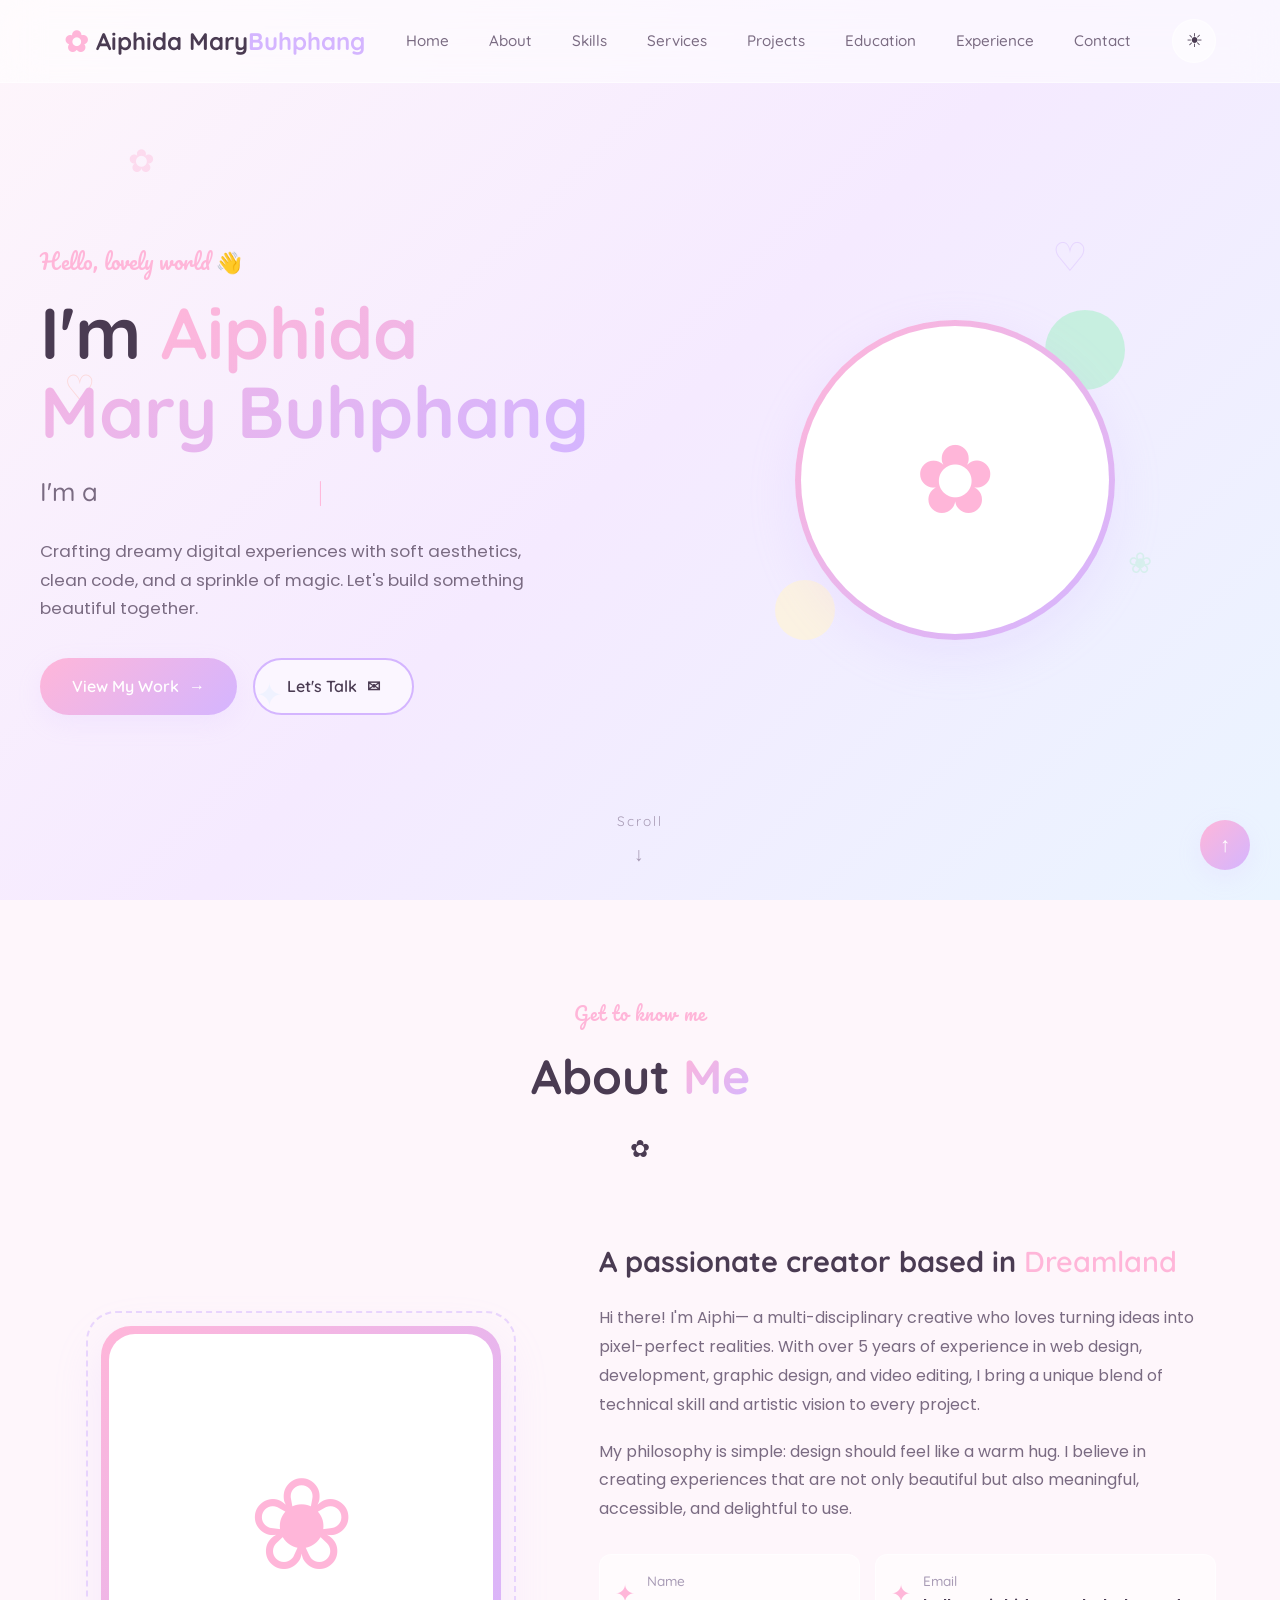
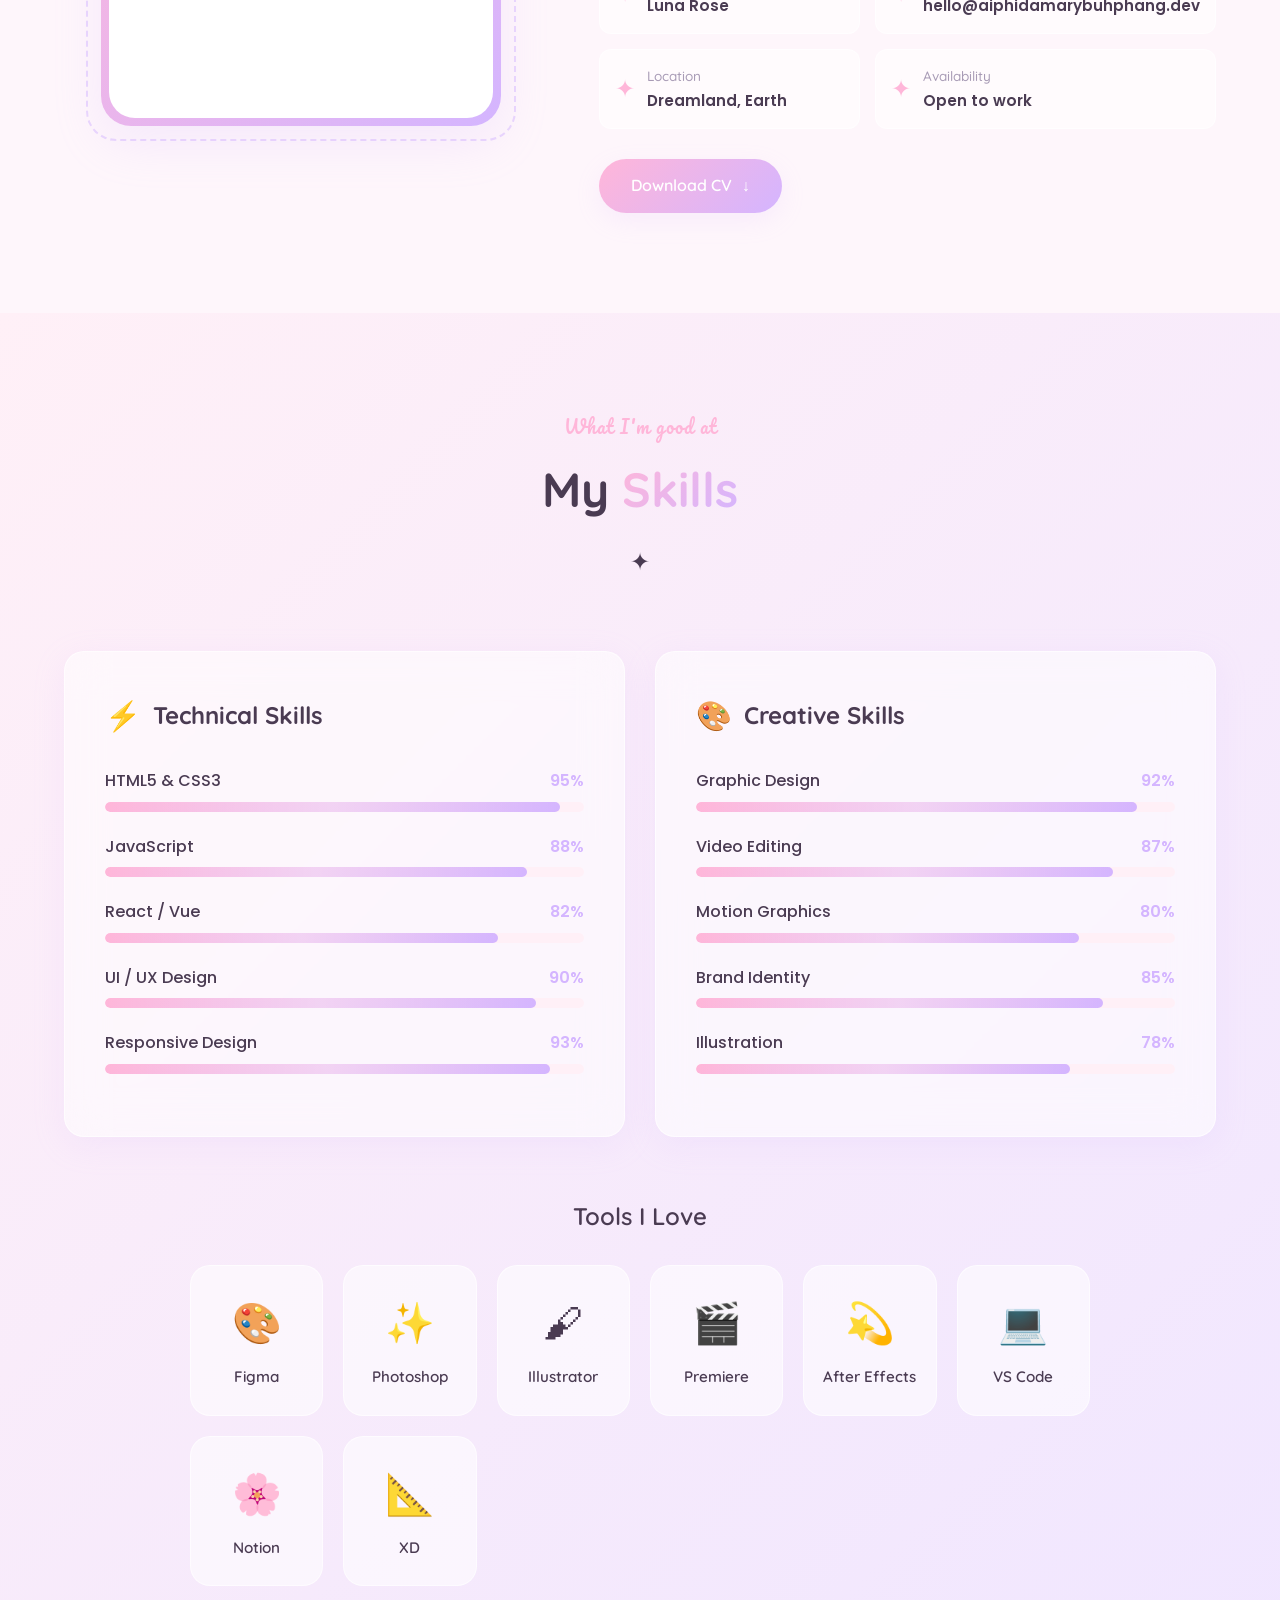
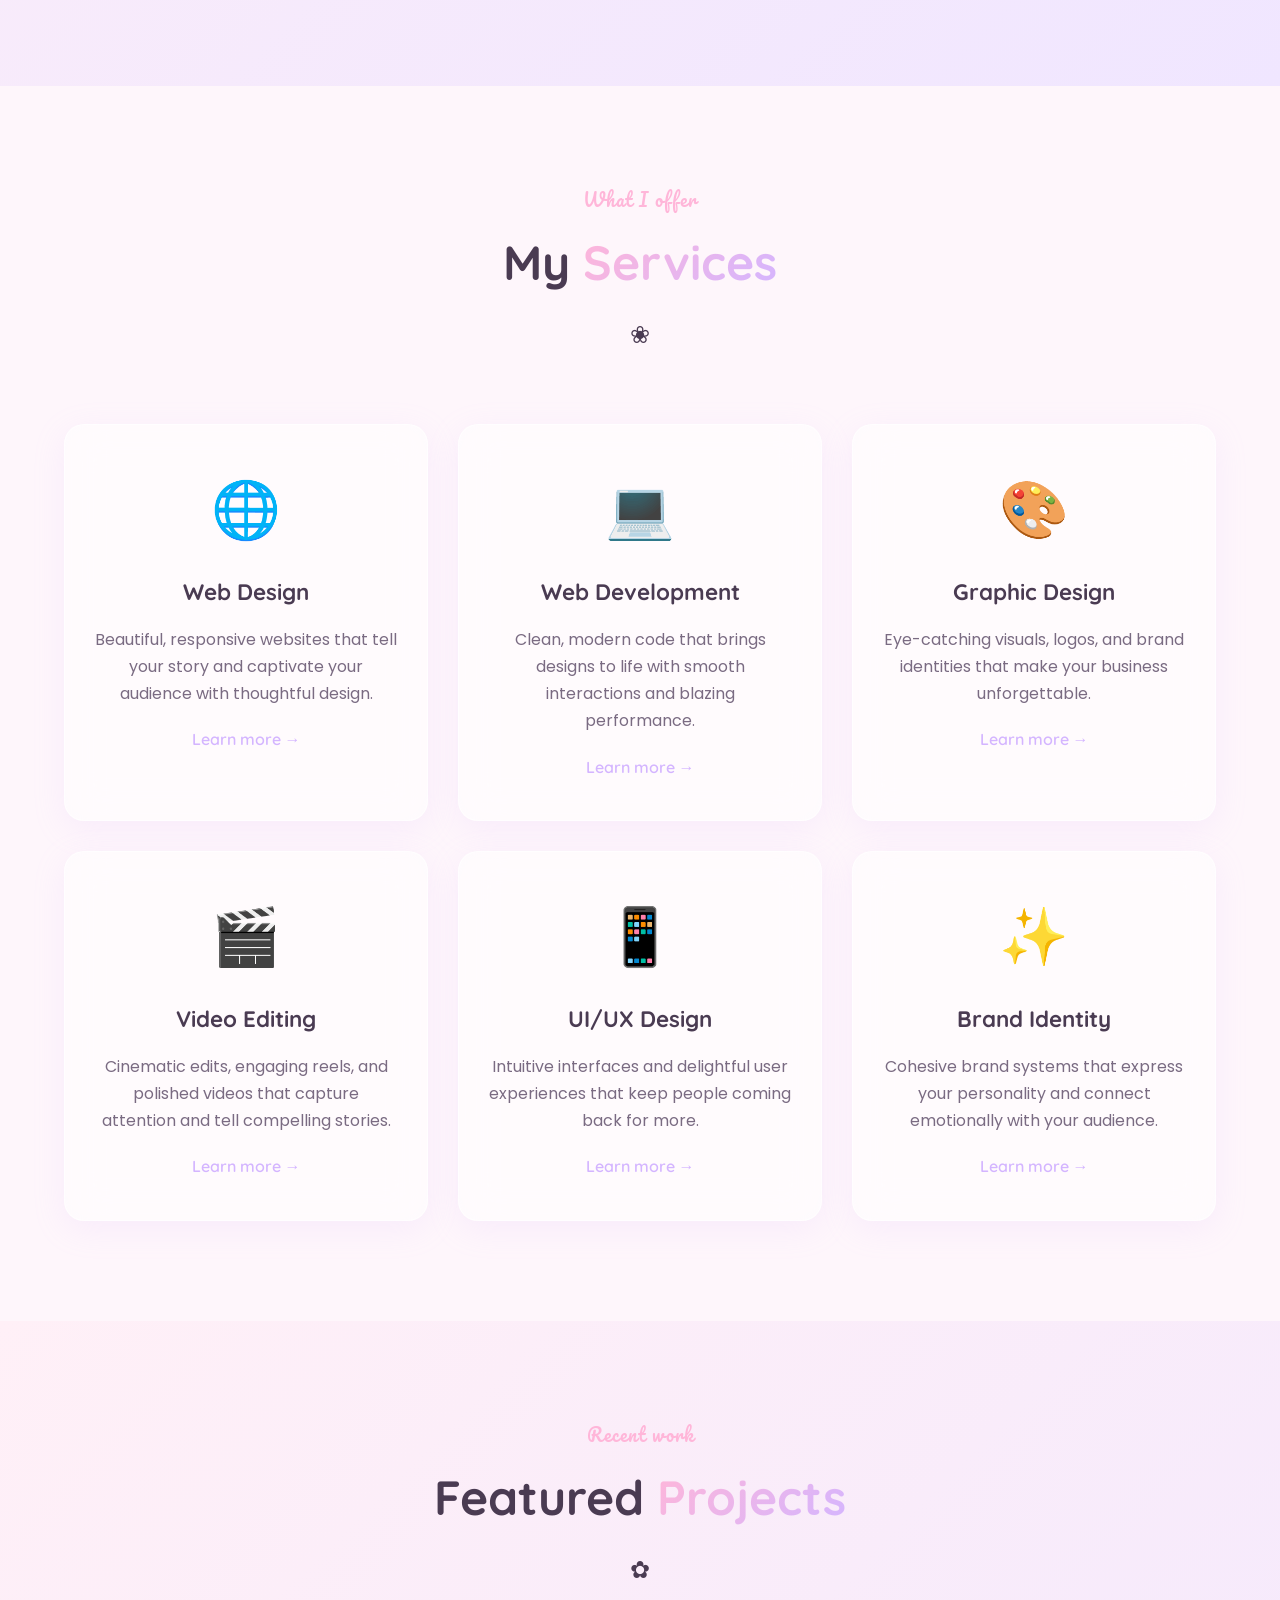
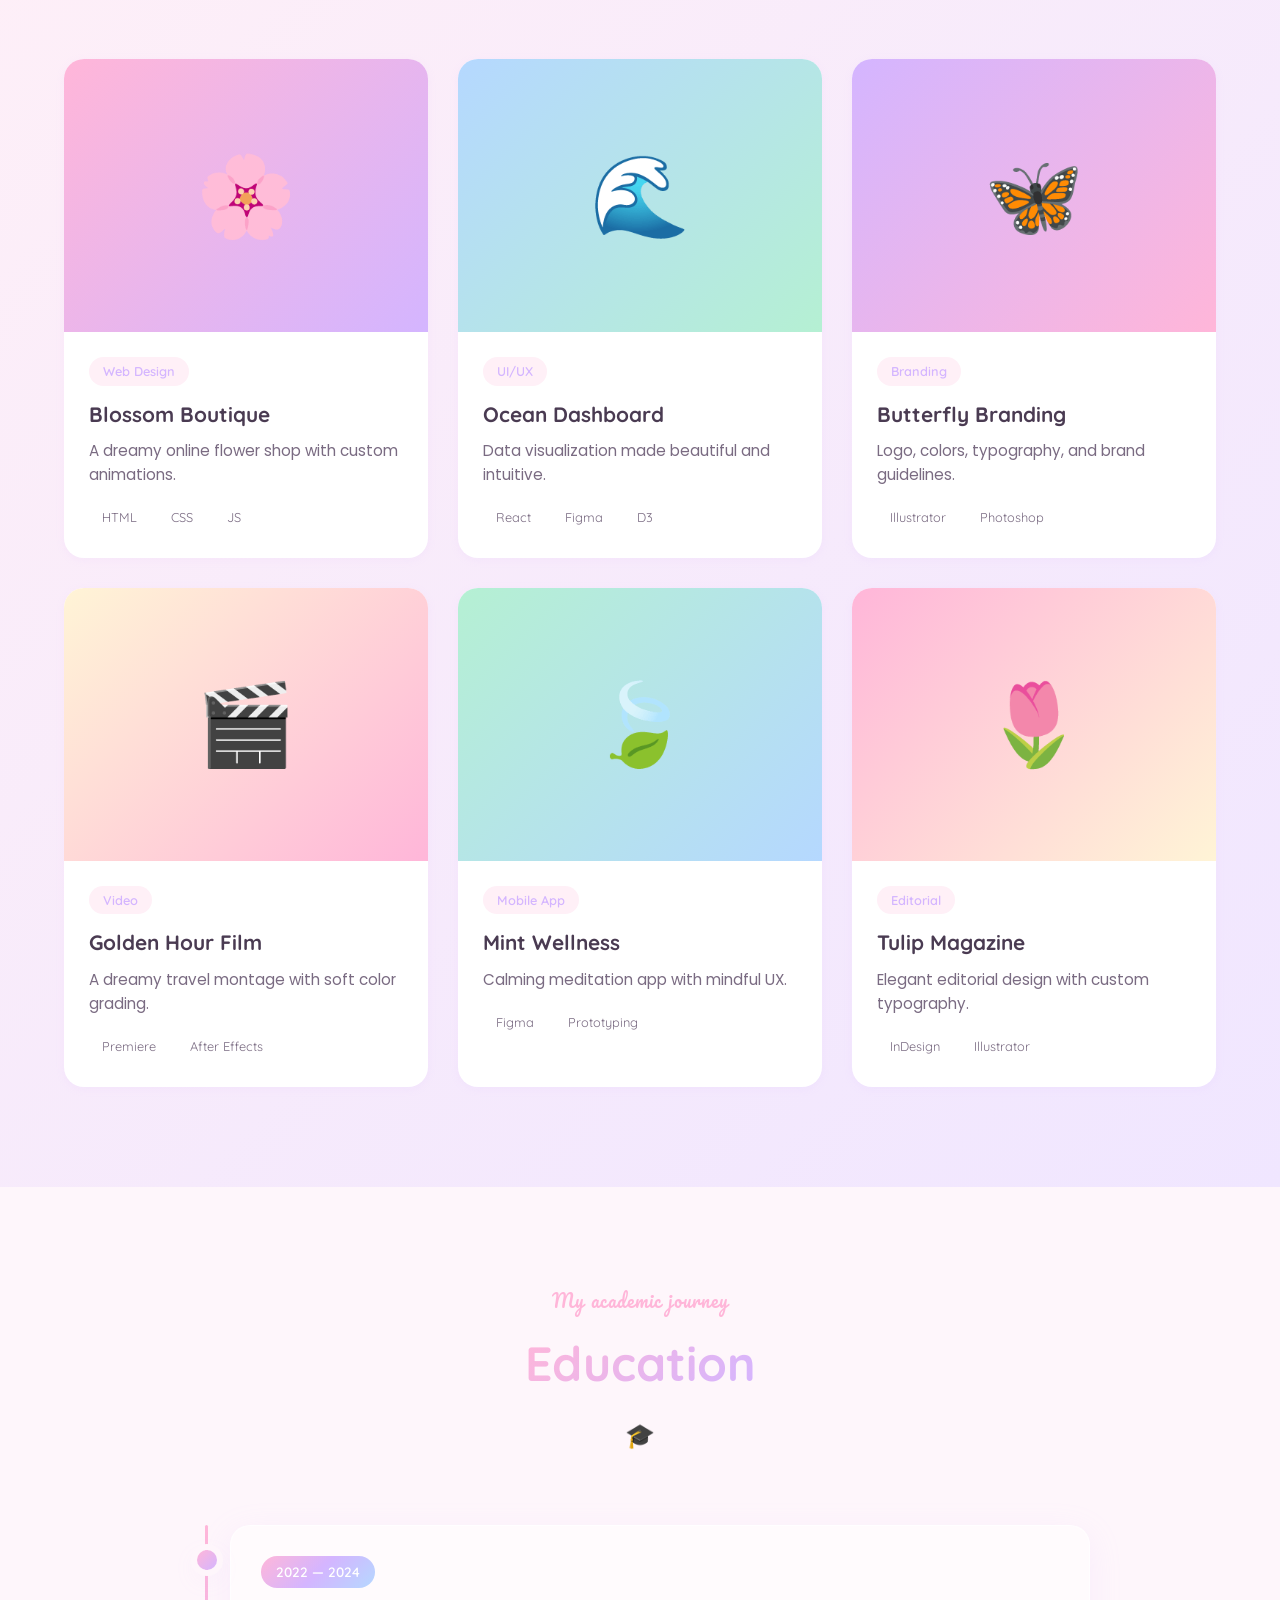
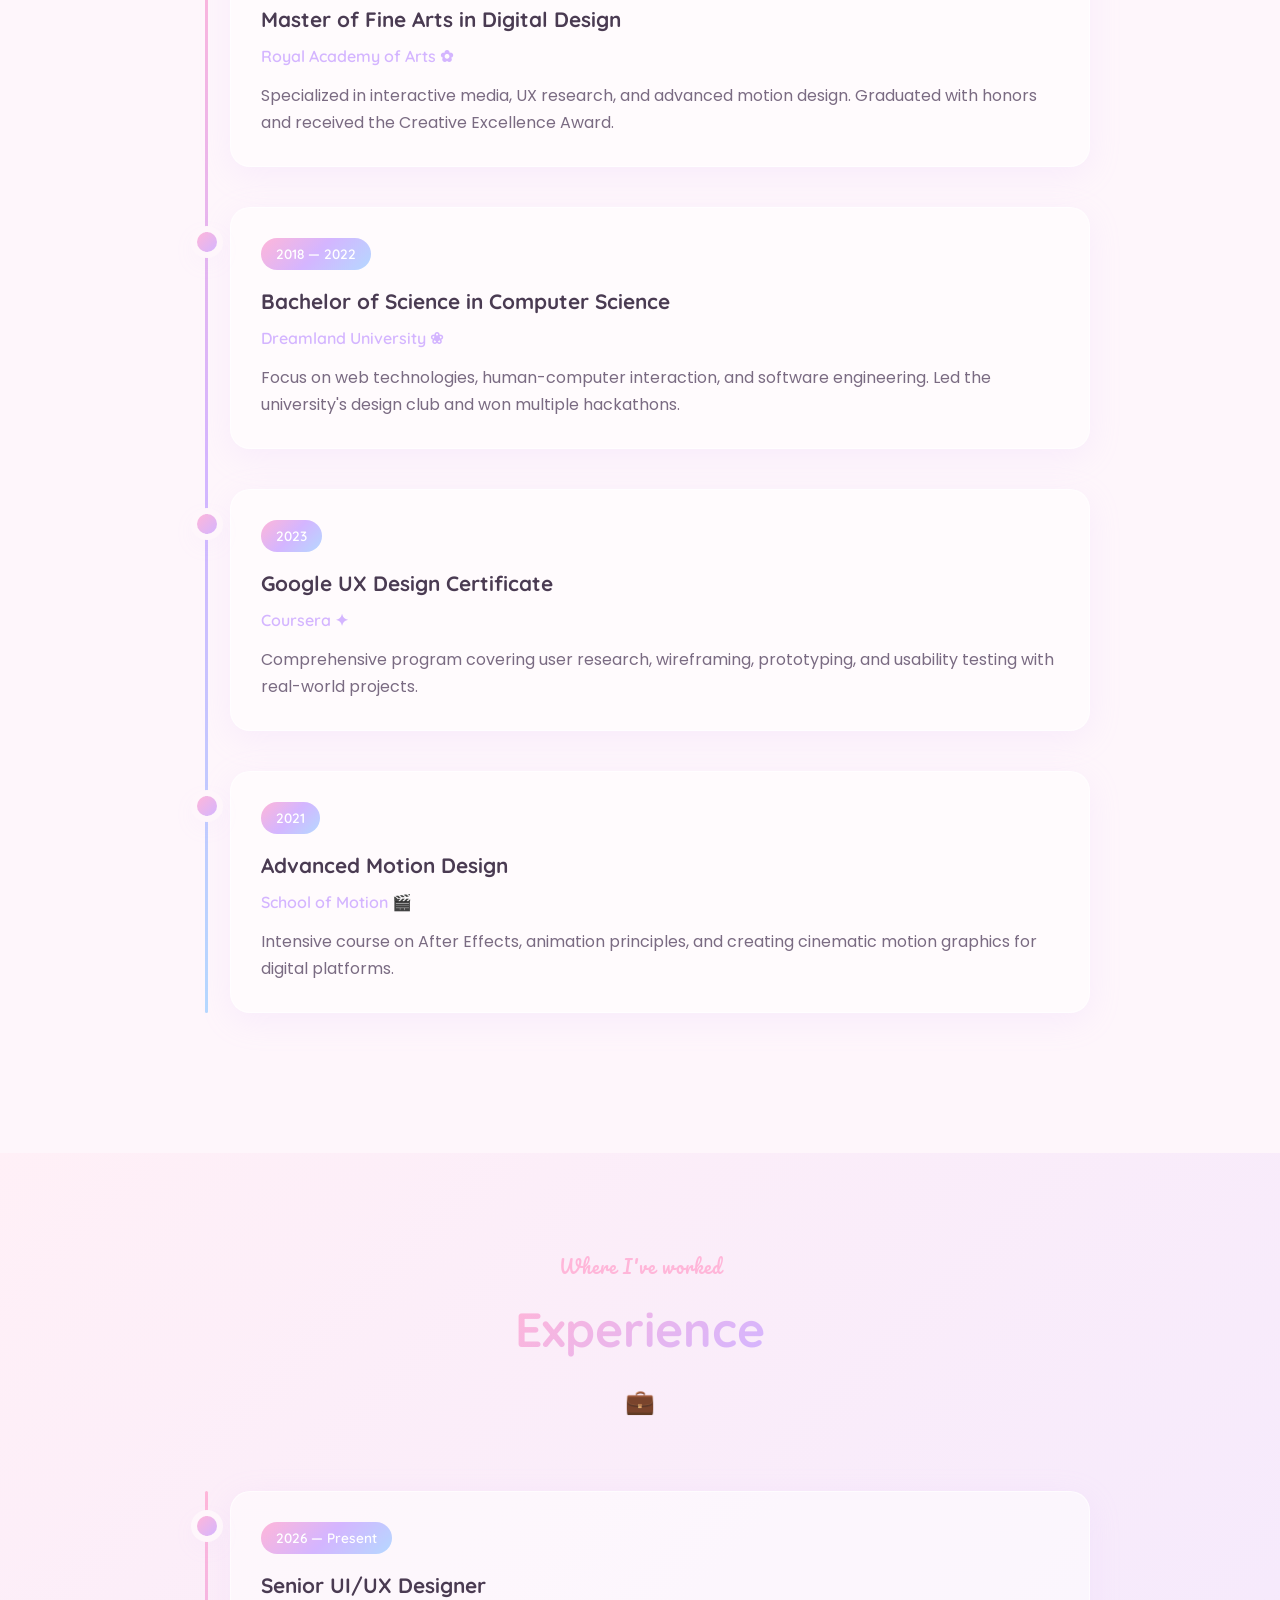
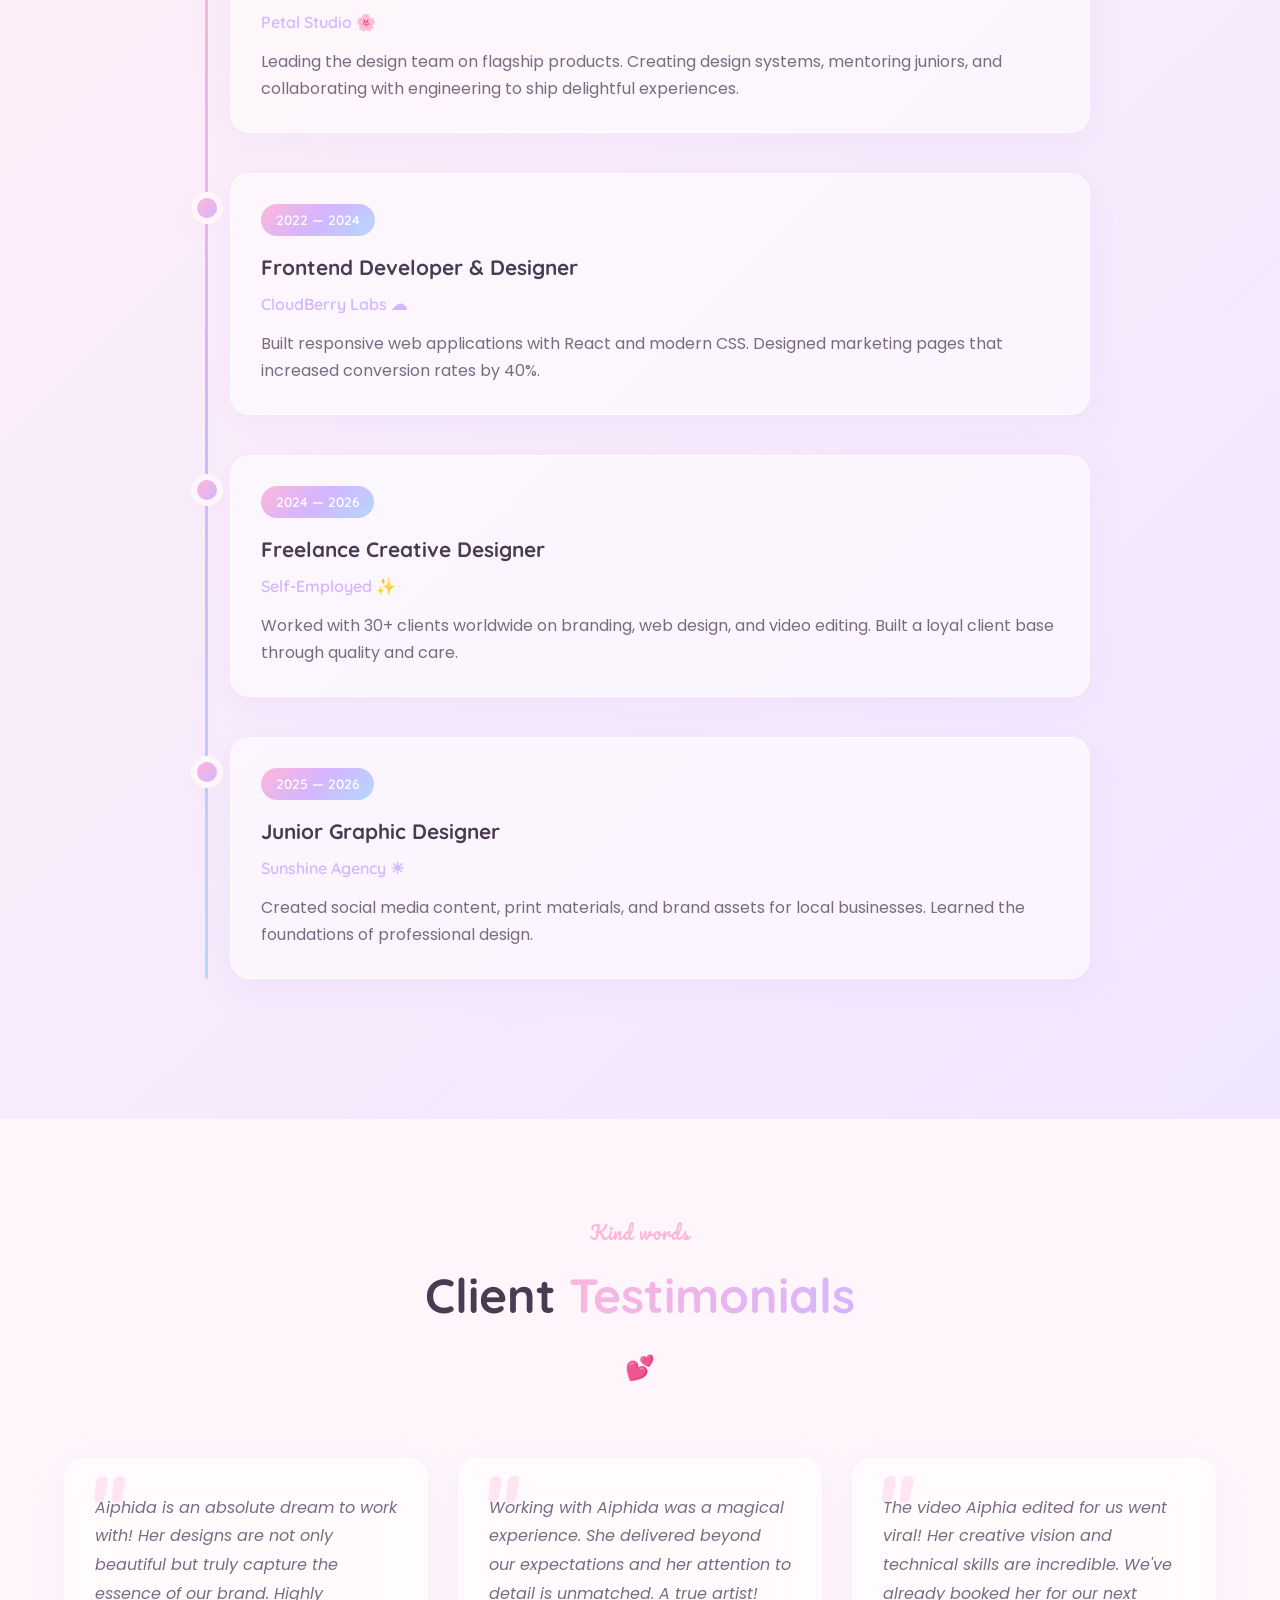
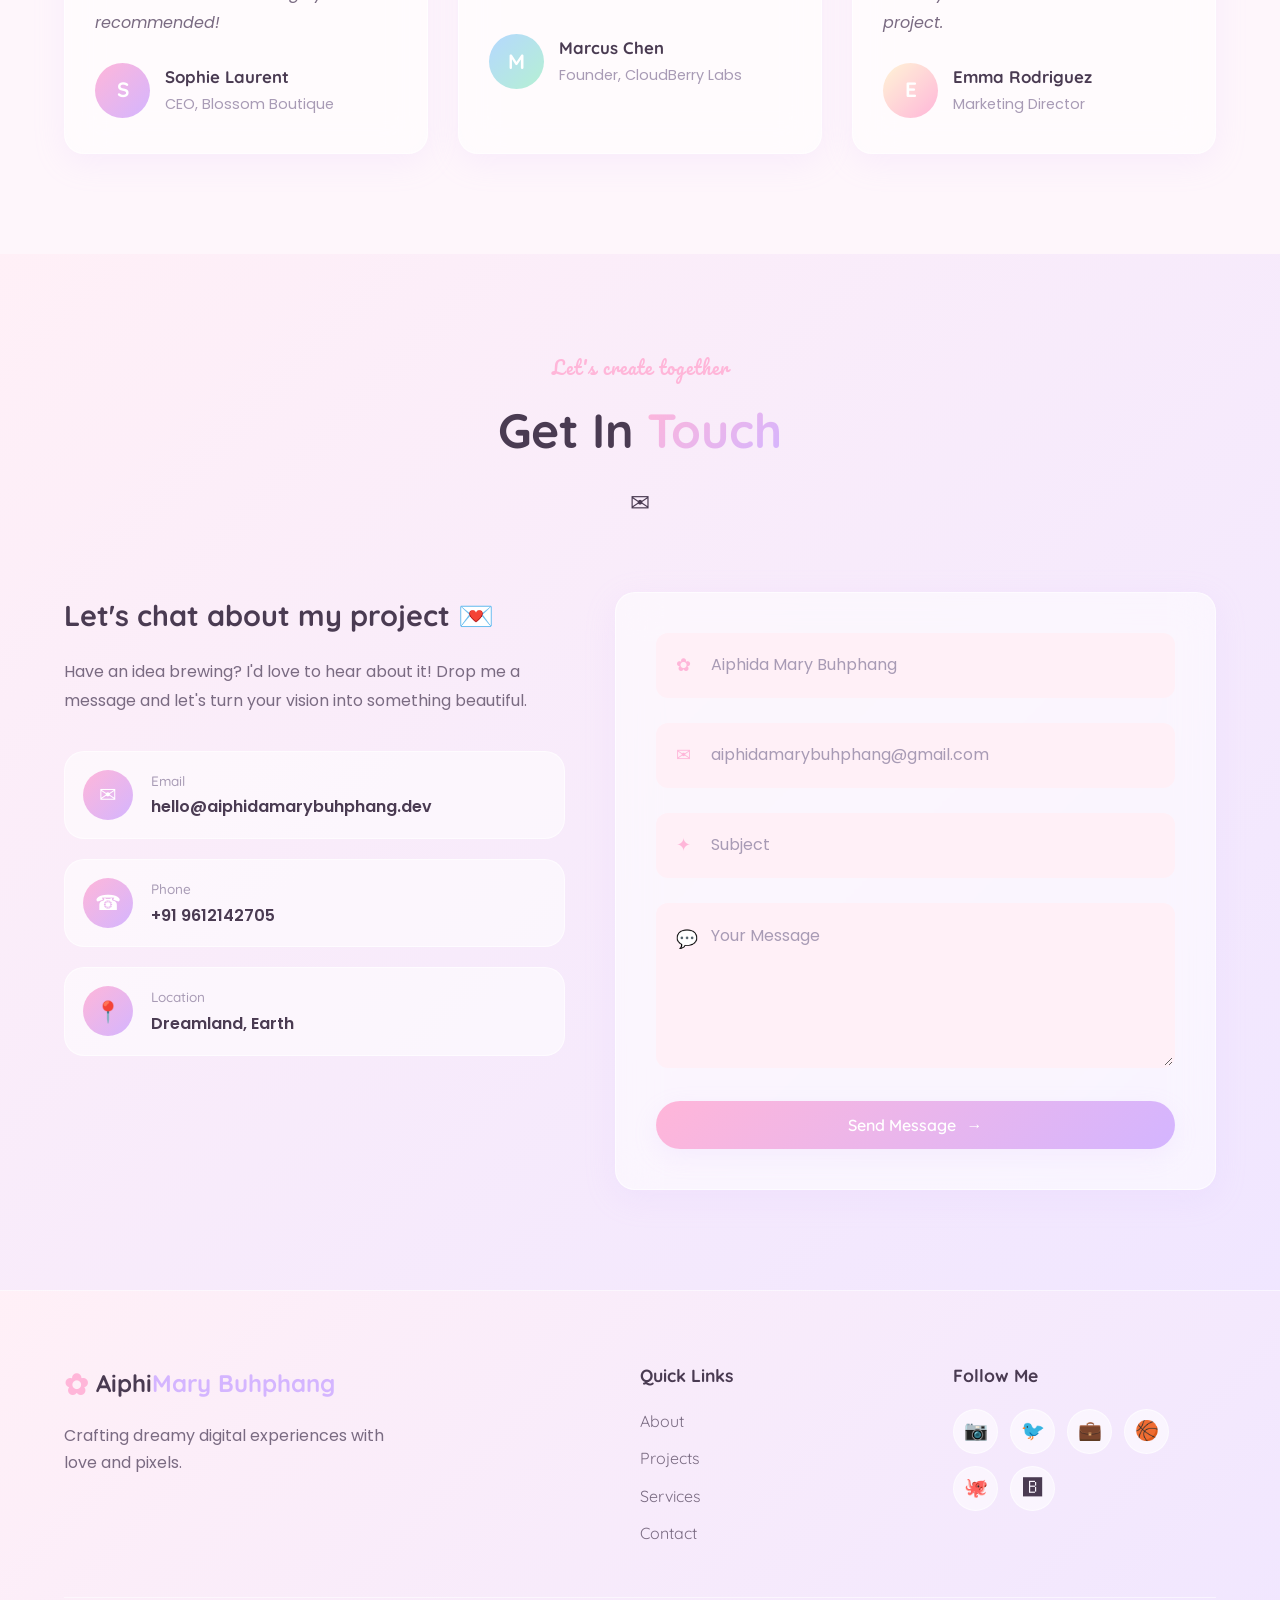
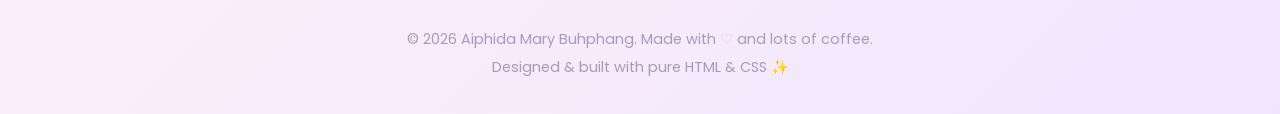
==== index.html @ 4e8213c8 "Rename Portfolio.html to index.html" ====
<!DOCTYPE html>
<html lang="en">
<head>
  <meta charset="UTF-8" />
  <meta name="viewport" content="width=device-width, initial-scale=1.0" />
  <meta name="description" content="A modern, aesthetic personal portfolio website" />
  <title>Aiphi ✿ Creative Portfolio</title>
  <link rel="stylesheet" href="style.css" />
  <!-- Google Fonts -->
  <link rel="preconnect" href="https://fonts.googleapis.com" />
  <link rel="preconnect" href="https://fonts.gstatic.com" crossorigin />
  <link href="https://fonts.googleapis.com/css2?family=Poppins:wght@300;400;500;600;700&family=Quicksand:wght@400;500;600;700&family=Pacifico&display=swap" rel="stylesheet" />
  <link rel="stylesheet" href="Portforlio.css">
</head>
<body id="top">

  <!-- ============================================= -->
  <!-- DARK MODE TOGGLE (Pure CSS, using :has)       -->
  <!-- ============================================= -->
  <input type="checkbox" id="dark-mode-toggle" class="dark-mode-toggle" aria-label="Toggle dark mode" />

  <!-- ============================================= -->
  <!-- MOBILE MENU TOGGLE (Pure CSS checkbox hack)   -->
  <!-- ============================================= -->
  <input type="checkbox" id="menu-toggle" class="menu-toggle" aria-label="Toggle navigation menu" />

  <!-- ============================================= -->
  <!-- NAVIGATION BAR                                -->
  <!-- ============================================= -->
  <nav class="navbar" id="navbar">
    <div class="nav-container">
      <!-- Logo -->
      <a href="#top" class="logo">
        <span class="logo-icon">✿</span>
        <span class="logo-text">Aiphida Mary<span class="logo-accent">Buhphang</span></span>
      </a>

      <!-- Navigation Links -->
      <ul class="nav-links">
        <li><a href="#home" class="nav-link">Home</a></li>
        <li><a href="#about" class="nav-link">About</a></li>
        <li><a href="#skills" class="nav-link">Skills</a></li>
        <li><a href="#services" class="nav-link">Services</a></li>
        <li><a href="#projects" class="nav-link">Projects</a></li>
        <li><a href="#education" class="nav-link">Education</a></li>
        <li><a href="#experience" class="nav-link">Experience</a></li>
        <li><a href="#contact" class="nav-link">Contact</a></li>
      </ul>

      <!-- Right side controls -->
      <div class="nav-controls">
        <!-- Dark mode toggle label -->
        <label for="dark-mode-toggle" class="theme-toggle" aria-label="Toggle theme">
          <span class="theme-icon sun">☀</span>
          <span class="theme-icon moon">☾</span>
        </label>

        <!-- Hamburger menu (mobile) -->
        <label for="menu-toggle" class="hamburger" aria-label="Open menu">
          <span class="hamburger-line"></span>
          <span class="hamburger-line"></span>
          <span class="hamburger-line"></span>
        </label>
      </div>
    </div>
  </nav>

  <!-- ============================================= -->
  <!-- HERO SECTION                                  -->
  <!-- ============================================= -->
  <section class="hero" id="home">
    <!-- Decorative floating shapes -->
    <div class="floating-shapes">
      <span class="shape shape-1">✿</span>
      <span class="shape shape-2">♡</span>
      <span class="shape shape-3">✦</span>
      <span class="shape shape-4">❀</span>
      <span class="shape shape-5">✧</span>
      <span class="shape shape-6">♡</span>
    </div>

    <div class="hero-container">
      <div class="hero-content fade-in-up">
        <p class="hero-greeting">Hello, lovely world <span class="wave">👋</span></p>
        <h1 class="hero-name">I'm <span class="gradient-text"> Aiphida Mary Buhphang</span></h1>

        <!-- Typing animation -->
        <div class="typing-wrapper">
          <span class="typing-prefix">I'm a</span>
          <span class="typing-text">
            <span class="typing-word">Web Designer</span>
            <span class="typing-word">Developer</span>
            <span class="typing-word">UI/UX Designer</span>
            <span class="typing-word">Video Editor</span>
          </span>
          <span class="typing-cursor">|</span>
        </div>

        <p class="hero-description">
          Crafting dreamy digital experiences with soft aesthetics, clean code,
          and a sprinkle of magic. Let's build something beautiful together.
        </p>

        <!-- CTA Buttons -->
        <div class="hero-buttons">
          <a href="#projects" class="btn btn-primary">
            <span>View My Work</span>
            <span class="btn-icon">→</span>
          </a>
          <a href="#contact" class="btn btn-secondary">
            <span>Let's Talk</span>
            <span class="btn-icon">✉</span>
          </a>
        </div>
      </div>

      <!-- Profile picture placeholder -->
      <div class="hero-image fade-in-right">
        <div class="profile-frame">
          <div class="profile-picture">
            <div class="profile-placeholder">
              <span>✿</span>
            </div>
          </div>
          <div class="profile-decoration deco-1"></div>
          <div class="profile-decoration deco-2"></div>
        </div>
      </div>
    </div>

    <!-- Scroll indicator -->
    <div class="scroll-indicator">
      <span>Scroll</span>
      <div class="scroll-arrow">↓</div>
    </div>
  </section>

  <!-- ============================================= -->
  <!-- ABOUT ME SECTION                              -->
  <!-- ============================================= -->
  <section class="about section" id="about">
    <div class="container">
      <div class="section-header fade-in-up">
        <span class="section-subtitle">Get to know me</span>
        <h2 class="section-title">About <span class="gradient-text">Me</span></h2>
        <div class="title-decoration">✿</div>
      </div>

      <div class="about-grid">
        <div class="about-image fade-in-left">
          <div class="about-img-wrapper">
            <div class="about-placeholder">
              <span>❀</span>
            </div>
          </div>
        </div>

        <div class="about-content fade-in-right">
          <h3 class="about-heading">A passionate creator based in <span class="highlight">Dreamland</span></h3>
          <p class="about-text">
            Hi there! I'm Aiphi— a multi-disciplinary creative who loves turning ideas
            into pixel-perfect realities. With over 5 years of experience in web design,
            development, graphic design, and video editing, I bring a unique blend of
            technical skill and artistic vision to every project.
          </p>
          <p class="about-text">
            My philosophy is simple: design should feel like a warm hug. I believe in
            creating experiences that are not only beautiful but also meaningful,
            accessible, and delightful to use.
          </p>

          <!-- Info cards -->
          <div class="about-info">
            <div class="info-card">
              <span class="info-icon">✦</span>
              <div>
                <h4>Name</h4>
                <p>Luna Rose</p>
              </div>
            </div>
            <div class="info-card">
              <span class="info-icon">✦</span>
              <div>
                <h4>Email</h4>
                <p>hello@aiphidamarybuhphang.dev</p>
              </div>
            </div>
            <div class="info-card">
              <span class="info-icon">✦</span>
              <div>
                <h4>Location</h4>
                <p>Dreamland, Earth</p>
              </div>
            </div>
            <div class="info-card">
              <span class="info-icon">✦</span>
              <div>
                <h4>Availability</h4>
                <p>Open to work</p>
              </div>
            </div>
          </div>

          <a href="#contact" class="btn btn-primary">
            <span>Download CV</span>
            <span class="btn-icon">↓</span>
          </a>
        </div>
      </div>
    </div>
  </section>

  <!-- ============================================= -->
  <!-- SKILLS SECTION                                -->
  <!-- ============================================= -->
  <section class="skills section section-alt" id="skills">
    <div class="container">
      <div class="section-header fade-in-up">
        <span class="section-subtitle">What I'm good at</span>
        <h2 class="section-title">My <span class="gradient-text">Skills</span></h2>
        <div class="title-decoration">✦</div>
      </div>

      <div class="skills-grid">
        <!-- Technical Skills -->
        <div class="skills-card glass-card fade-in-left">
          <h3 class="skills-card-title">
            <span class="card-icon">⚡</span>
            Technical Skills
          </h3>

          <div class="skill">
            <div class="skill-header">
              <span class="skill-name">HTML5 & CSS3</span>
              <span class="skill-percent">95%</span>
            </div>
            <div class="skill-bar"><div class="skill-fill" style="--fill: 95%"></div></div>
          </div>

          <div class="skill">
            <div class="skill-header">
              <span class="skill-name">JavaScript</span>
              <span class="skill-percent">88%</span>
            </div>
            <div class="skill-bar"><div class="skill-fill" style="--fill: 88%"></div></div>
          </div>

          <div class="skill">
            <div class="skill-header">
              <span class="skill-name">React / Vue</span>
              <span class="skill-percent">82%</span>
            </div>
            <div class="skill-bar"><div class="skill-fill" style="--fill: 82%"></div></div>
          </div>

          <div class="skill">
            <div class="skill-header">
              <span class="skill-name">UI / UX Design</span>
              <span class="skill-percent">90%</span>
            </div>
            <div class="skill-bar"><div class="skill-fill" style="--fill: 90%"></div></div>
          </div>

          <div class="skill">
            <div class="skill-header">
              <span class="skill-name">Responsive Design</span>
              <span class="skill-percent">93%</span>
            </div>
            <div class="skill-bar"><div class="skill-fill" style="--fill: 93%"></div></div>
          </div>
        </div>

        <!-- Creative Skills -->
        <div class="skills-card glass-card fade-in-right">
          <h3 class="skills-card-title">
            <span class="card-icon">🎨</span>
            Creative Skills
          </h3>

          <div class="skill">
            <div class="skill-header">
              <span class="skill-name">Graphic Design</span>
              <span class="skill-percent">92%</span>
            </div>
            <div class="skill-bar"><div class="skill-fill" style="--fill: 92%"></div></div>
          </div>

          <div class="skill">
            <div class="skill-header">
              <span class="skill-name">Video Editing</span>
              <span class="skill-percent">87%</span>
            </div>
            <div class="skill-bar"><div class="skill-fill" style="--fill: 87%"></div></div>
          </div>

          <div class="skill">
            <div class="skill-header">
              <span class="skill-name">Motion Graphics</span>
              <span class="skill-percent">80%</span>
            </div>
            <div class="skill-bar"><div class="skill-fill" style="--fill: 80%"></div></div>
          </div>

          <div class="skill">
            <div class="skill-header">
              <span class="skill-name">Brand Identity</span>
              <span class="skill-percent">85%</span>
            </div>
            <div class="skill-bar"><div class="skill-fill" style="--fill: 85%"></div></div>
          </div>

          <div class="skill">
            <div class="skill-header">
              <span class="skill-name">Illustration</span>
              <span class="skill-percent">78%</span>
            </div>
            <div class="skill-bar"><div class="skill-fill" style="--fill: 78%"></div></div>
          </div>
        </div>
      </div>

      <!-- Tools icons -->
      <div class="tools-section fade-in-up">
        <h3 class="tools-title">Tools I Love</h3>
        <div class="tools-grid">
          <div class="tool-item"><span>🎨</span><p>Figma</p></div>
          <div class="tool-item"><span>✨</span><p>Photoshop</p></div>
          <div class="tool-item"><span>🖌</span><p>Illustrator</p></div>
          <div class="tool-item"><span>🎬</span><p>Premiere</p></div>
          <div class="tool-item"><span>💫</span><p>After Effects</p></div>
          <div class="tool-item"><span>💻</span><p>VS Code</p></div>
          <div class="tool-item"><span>🌸</span><p>Notion</p></div>
          <div class="tool-item"><span>📐</span><p>XD</p></div>
        </div>
      </div>
    </div>
  </section>

  <!-- ============================================= -->
  <!-- SERVICES SECTION                              -->
  <!-- ============================================= -->
  <section class="services section" id="services">
    <div class="container">
      <div class="section-header fade-in-up">
        <span class="section-subtitle">What I offer</span>
        <h2 class="section-title">My <span class="gradient-text">Services</span></h2>
        <div class="title-decoration">❀</div>
      </div>

      <div class="services-grid">
        <div class="service-card glass-card fade-in-up">
          <div class="service-icon">🌐</div>
          <h3 class="service-title">Web Design</h3>
          <p class="service-desc">
            Beautiful, responsive websites that tell your story and captivate your audience with thoughtful design.
          </p>
          <a href="#contact" class="service-link">Learn more →</a>
        </div>

        <div class="service-card glass-card fade-in-up">
          <div class="service-icon">💻</div>
          <h3 class="service-title">Web Development</h3>
          <p class="service-desc">
            Clean, modern code that brings designs to life with smooth interactions and blazing performance.
          </p>
          <a href="#contact" class="service-link">Learn more →</a>
        </div>

        <div class="service-card glass-card fade-in-up">
          <div class="service-icon">🎨</div>
          <h3 class="service-title">Graphic Design</h3>
          <p class="service-desc">
            Eye-catching visuals, logos, and brand identities that make your business unforgettable.
          </p>
          <a href="#contact" class="service-link">Learn more →</a>
        </div>

        <div class="service-card glass-card fade-in-up">
          <div class="service-icon">🎬</div>
          <h3 class="service-title">Video Editing</h3>
          <p class="service-desc">
            Cinematic edits, engaging reels, and polished videos that capture attention and tell compelling stories.
          </p>
          <a href="#contact" class="service-link">Learn more →</a>
        </div>

        <div class="service-card glass-card fade-in-up">
          <div class="service-icon">📱</div>
          <h3 class="service-title">UI/UX Design</h3>
          <p class="service-desc">
            Intuitive interfaces and delightful user experiences that keep people coming back for more.
          </p>
          <a href="#contact" class="service-link">Learn more →</a>
        </div>

        <div class="service-card glass-card fade-in-up">
          <div class="service-icon">✨</div>
          <h3 class="service-title">Brand Identity</h3>
          <p class="service-desc">
            Cohesive brand systems that express your personality and connect emotionally with your audience.
          </p>
          <a href="#contact" class="service-link">Learn more →</a>
        </div>
      </div>
    </div>
  </section>

  <!-- ============================================= -->
  <!-- PROJECTS SECTION                              -->
  <!-- ============================================= -->
  <section class="projects section section-alt" id="projects">
    <div class="container">
      <div class="section-header fade-in-up">
        <span class="section-subtitle">Recent work</span>
        <h2 class="section-title">Featured <span class="gradient-text">Projects</span></h2>
        <div class="title-decoration">✿</div>
      </div>

      <div class="projects-grid">
        <!-- Project 1 -->
        <article class="project-card fade-in-up">
          <div class="project-image">
            <div class="project-placeholder" style="--bg: linear-gradient(135deg, #ffb6d9, #d4b5ff)">
              <span>🌸</span>
            </div>
            <div class="project-overlay">
              <div class="overlay-content">
                <h4>Blossom Boutique</h4>
                <p>E-commerce website with soft pastel aesthetics</p>
                <div class="overlay-buttons">
                  <a href="#" class="overlay-btn">View Live</a>
                  <a href="#" class="overlay-btn">Source</a>
                </div>
              </div>
            </div>
          </div>
          <div class="project-info">
            <span class="project-category">Web Design</span>
            <h3 class="project-title">Blossom Boutique</h3>
            <p class="project-desc">A dreamy online flower shop with custom animations.</p>
            <div class="project-tags">
              <span>HTML</span><span>CSS</span><span>JS</span>
            </div>
          </div>
        </article>

        <!-- Project 2 -->
        <article class="project-card fade-in-up">
          <div class="project-image">
            <div class="project-placeholder" style="--bg: linear-gradient(135deg, #b5d8ff, #b5f0d3)">
              <span>🌊</span>
            </div>
            <div class="project-overlay">
              <div class="overlay-content">
                <h4>Ocean Dashboard</h4>
                <p>Analytics dashboard with fluid interactions</p>
                <div class="overlay-buttons">
                  <a href="#" class="overlay-btn">View Live</a>
                  <a href="#" class="overlay-btn">Source</a>
                </div>
              </div>
            </div>
          </div>
          <div class="project-info">
            <span class="project-category">UI/UX</span>
            <h3 class="project-title">Ocean Dashboard</h3>
            <p class="project-desc">Data visualization made beautiful and intuitive.</p>
            <div class="project-tags">
              <span>React</span><span>Figma</span><span>D3</span>
            </div>
          </div>
        </article>

        <!-- Project 3 -->
        <article class="project-card fade-in-up">
          <div class="project-image">
            <div class="project-placeholder" style="--bg: linear-gradient(135deg, #d4b5ff, #ffb6d9)">
              <span>🦋</span>
            </div>
            <div class="project-overlay">
              <div class="overlay-content">
                <h4>Butterfly Branding</h4>
                <p>Complete brand identity for a beauty startup</p>
                <div class="overlay-buttons">
                  <a href="#" class="overlay-btn">View Case</a>
                  <a href="#" class="overlay-btn">Behance</a>
                </div>
              </div>
            </div>
          </div>
          <div class="project-info">
            <span class="project-category">Branding</span>
            <h3 class="project-title">Butterfly Branding</h3>
            <p class="project-desc">Logo, colors, typography, and brand guidelines.</p>
            <div class="project-tags">
              <span>Illustrator</span><span>Photoshop</span>
            </div>
          </div>
        </article>

        <!-- Project 4 -->
        <article class="project-card fade-in-up">
          <div class="project-image">
            <div class="project-placeholder" style="--bg: linear-gradient(135deg, #fff4d6, #ffb6d9)">
              <span>🎬</span>
            </div>
            <div class="project-overlay">
              <div class="overlay-content">
                <h4>Golden Hour Film</h4>
                <p>Cinematic travel video with color grading</p>
                <div class="overlay-buttons">
                  <a href="#" class="overlay-btn">Watch</a>
                  <a href="#" class="overlay-btn">Vimeo</a>
                </div>
              </div>
            </div>
          </div>
          <div class="project-info">
            <span class="project-category">Video</span>
            <h3 class="project-title">Golden Hour Film</h3>
            <p class="project-desc">A dreamy travel montage with soft color grading.</p>
            <div class="project-tags">
              <span>Premiere</span><span>After Effects</span>
            </div>
          </div>
        </article>

        <!-- Project 5 -->
        <article class="project-card fade-in-up">
          <div class="project-image">
            <div class="project-placeholder" style="--bg: linear-gradient(135deg, #b5f0d3, #b5d8ff)">
              <span>🍃</span>
            </div>
            <div class="project-overlay">
              <div class="overlay-content">
                <h4>Mint Wellness App</h4>
                <p>Mobile app design for a meditation platform</p>
                <div class="overlay-buttons">
                  <a href="#" class="overlay-btn">Prototype</a>
                  <a href="#" class="overlay-btn">Dribbble</a>
                </div>
              </div>
            </div>
          </div>
          <div class="project-info">
            <span class="project-category">Mobile App</span>
            <h3 class="project-title">Mint Wellness</h3>
            <p class="project-desc">Calming meditation app with mindful UX.</p>
            <div class="project-tags">
              <span>Figma</span><span>Prototyping</span>
            </div>
          </div>
        </article>

        <!-- Project 6 -->
        <article class="project-card fade-in-up">
          <div class="project-image">
            <div class="project-placeholder" style="--bg: linear-gradient(135deg, #ffb6d9, #fff4d6)">
              <span>🌷</span>
            </div>
            <div class="project-overlay">
              <div class="overlay-content">
                <h4>Tulip Magazine</h4>
                <p>Digital magazine layout and editorial design</p>
                <div class="overlay-buttons">
                  <a href="#" class="overlay-btn">View</a>
                  <a href="#" class="overlay-btn">PDF</a>
                </div>
              </div>
            </div>
          </div>
          <div class="project-info">
            <span class="project-category">Editorial</span>
            <h3 class="project-title">Tulip Magazine</h3>
            <p class="project-desc">Elegant editorial design with custom typography.</p>
            <div class="project-tags">
              <span>InDesign</span><span>Illustrator</span>
            </div>
          </div>
        </article>
      </div>
    </div>
  </section>

  <!-- ============================================= -->
  <!-- EDUCATION SECTION (Timeline)                  -->
  <!-- ============================================= -->
  <section class="education section" id="education">
    <div class="container">
      <div class="section-header fade-in-up">
        <span class="section-subtitle">My academic journey</span>
        <h2 class="section-title"><span class="gradient-text">Education</span></h2>
        <div class="title-decoration">🎓</div>
      </div>

      <div class="timeline">
        <div class="timeline-item fade-in-up">
          <div class="timeline-dot"></div>
          <div class="timeline-content glass-card">
            <span class="timeline-date">2022 — 2024</span>
            <h3 class="timeline-title">Master of Fine Arts in Digital Design</h3>
            <h4 class="timeline-place">Royal Academy of Arts ✿</h4>
            <p class="timeline-desc">
              Specialized in interactive media, UX research, and advanced motion design.
              Graduated with honors and received the Creative Excellence Award.
            </p>
          </div>
        </div>

        <div class="timeline-item fade-in-up">
          <div class="timeline-dot"></div>
          <div class="timeline-content glass-card">
            <span class="timeline-date">2018 — 2022</span>
            <h3 class="timeline-title">Bachelor of Science in Computer Science</h3>
            <h4 class="timeline-place">Dreamland University ❀</h4>
            <p class="timeline-desc">
              Focus on web technologies, human-computer interaction, and software engineering.
              Led the university's design club and won multiple hackathons.
            </p>
          </div>
        </div>

        <div class="timeline-item fade-in-up">
          <div class="timeline-dot"></div>
          <div class="timeline-content glass-card">
            <span class="timeline-date">2023</span>
            <h3 class="timeline-title">Google UX Design Certificate</h3>
            <h4 class="timeline-place">Coursera ✦</h4>
            <p class="timeline-desc">
              Comprehensive program covering user research, wireframing, prototyping,
              and usability testing with real-world projects.
            </p>
          </div>
        </div>

        <div class="timeline-item fade-in-up">
          <div class="timeline-dot"></div>
          <div class="timeline-content glass-card">
            <span class="timeline-date">2021</span>
            <h3 class="timeline-title">Advanced Motion Design</h3>
            <h4 class="timeline-place">School of Motion 🎬</h4>
            <p class="timeline-desc">
              Intensive course on After Effects, animation principles, and creating
              cinematic motion graphics for digital platforms.
            </p>
          </div>
        </div>
      </div>
    </div>
  </section>

  <!-- ============================================= -->
  <!-- EXPERIENCE SECTION (Timeline)                 -->
  <!-- ============================================= -->
  <section class="experience section section-alt" id="experience">
    <div class="container">
      <div class="section-header fade-in-up">
        <span class="section-subtitle">Where I've worked</span>
        <h2 class="section-title"><span class="gradient-text">Experience</span></h2>
        <div class="title-decoration">💼</div>
      </div>

      <div class="timeline">
        <div class="timeline-item fade-in-up">
          <div class="timeline-dot"></div>
          <div class="timeline-content glass-card">
            <span class="timeline-date">2026 — Present</span>
            <h3 class="timeline-title">Senior UI/UX Designer</h3>
            <h4 class="timeline-place">Petal Studio 🌸</h4>
            <p class="timeline-desc">
              Leading the design team on flagship products. Creating design systems,
              mentoring juniors, and collaborating with engineering to ship delightful experiences.
            </p>
          </div>
        </div>

        <div class="timeline-item fade-in-up">
          <div class="timeline-dot"></div>
          <div class="timeline-content glass-card">
            <span class="timeline-date">2022 — 2024</span>
            <h3 class="timeline-title">Frontend Developer & Designer</h3>
            <h4 class="timeline-place">CloudBerry Labs ☁</h4>
            <p class="timeline-desc">
              Built responsive web applications with React and modern CSS. Designed
              marketing pages that increased conversion rates by 40%.
            </p>
          </div>
        </div>

        <div class="timeline-item fade-in-up">
          <div class="timeline-dot"></div>
          <div class="timeline-content glass-card">
            <span class="timeline-date">2024 — 2026</span>
            <h3 class="timeline-title">Freelance Creative Designer</h3>
            <h4 class="timeline-place">Self-Employed ✨</h4>
            <p class="timeline-desc">
              Worked with 30+ clients worldwide on branding, web design, and video editing.
              Built a loyal client base through quality and care.
            </p>
          </div>
        </div>

        <div class="timeline-item fade-in-up">
          <div class="timeline-dot"></div>
          <div class="timeline-content glass-card">
            <span class="timeline-date">2025 — 2026</span>
            <h3 class="timeline-title">Junior Graphic Designer</h3>
            <h4 class="timeline-place">Sunshine Agency ☀</h4>
            <p class="timeline-desc">
              Created social media content, print materials, and brand assets for
              local businesses. Learned the foundations of professional design.
            </p>
          </div>
        </div>
      </div>
    </div>
  </section>

  <!-- ============================================= -->
  <!-- TESTIMONIALS SECTION                          -->
  <!-- ============================================= -->
  <section class="testimonials section" id="testimonials">
    <div class="container">
      <div class="section-header fade-in-up">
        <span class="section-subtitle">Kind words</span>
        <h2 class="section-title">Client <span class="gradient-text">Testimonials</span></h2>
        <div class="title-decoration">💕</div>
      </div>

      <div class="testimonials-grid">
        <div class="testimonial-card glass-card fade-in-up">
          <div class="quote-icon">"</div>
          <p class="testimonial-text">
            Aiphida is an absolute dream to work with! Her designs are not only beautiful
            but truly capture the essence of our brand. Highly recommended!
          </p>
          <div class="testimonial-author">
            <div class="author-avatar" style="--bg: linear-gradient(135deg, #ffb6d9, #d4b5ff)">S</div>
            <div>
              <h4>Sophie Laurent</h4>
              <p>CEO, Blossom Boutique</p>
            </div>
          </div>
        </div>

        <div class="testimonial-card glass-card fade-in-up">
          <div class="quote-icon">"</div>
          <p class="testimonial-text">
            Working with Aiphida was a magical experience. She delivered beyond our
            expectations and her attention to detail is unmatched. A true artist!
          </p>
          <div class="testimonial-author">
            <div class="author-avatar" style="--bg: linear-gradient(135deg, #b5d8ff, #b5f0d3)">M</div>
            <div>
              <h4>Marcus Chen</h4>
              <p>Founder, CloudBerry Labs</p>
            </div>
          </div>
        </div>

        <div class="testimonial-card glass-card fade-in-up">
          <div class="quote-icon">"</div>
          <p class="testimonial-text">
            The video Aiphia edited for us went viral! Her creative vision and technical
            skills are incredible. We've already booked her for our next project.
          </p>
          <div class="testimonial-author">
            <div class="author-avatar" style="--bg: linear-gradient(135deg, #fff4d6, #ffb6d9)">E</div>
            <div>
              <h4>Emma Rodriguez</h4>
              <p>Marketing Director</p>
            </div>
          </div>
        </div>
      </div>
    </div>
  </section>

  <!-- ============================================= -->
  <!-- CONTACT SECTION                               -->
  <!-- ============================================= -->
  <section class="contact section section-alt" id="contact">
    <div class="container">
      <div class="section-header fade-in-up">
        <span class="section-subtitle">Let's create together</span>
        <h2 class="section-title">Get In <span class="gradient-text">Touch</span></h2>
        <div class="title-decoration">✉</div>
      </div>

      <div class="contact-grid">
        <!-- Contact info -->
        <div class="contact-info fade-in-left">
          <h3 class="contact-heading">Let's chat about my project 💌</h3>
          <p class="contact-desc">
            Have an idea brewing? I'd love to hear about it! Drop me a message
            and let's turn your vision into something beautiful.
          </p>

          <div class="contact-items">
            <div class="contact-item">
              <div class="contact-icon">✉</div>
              <div>
                <h4>Email</h4>
                <p>hello@aiphidamarybuhphang.dev</p>
              </div>
            </div>
            <div class="contact-item">
              <div class="contact-icon">☎</div>
              <div>
                <h4>Phone</h4>
                <p>+91 9612142705</p>
              </div>
            </div>
            <div class="contact-item">
              <div class="contact-icon">📍</div>
              <div>
                <h4>Location</h4>
                <p>Dreamland, Earth</p>
              </div>
            </div>
          </div>
        </div>

        <!-- Contact form -->
        <form class="contact-form glass-card fade-in-right" action="#" method="post">
          <div class="form-group">
            <input type="text" id="name" name="name" required placeholder=" " />
            <label for="name">Aiphida Mary Buhphang</label>
            <span class="form-icon">✿</span>
          </div>

          <div class="form-group">
            <input type="email" id="email" name="email" required placeholder=" " />
            <label for="email">aiphidamarybuhphang@gmail.com</label>
            <span class="form-icon">✉</span>
          </div>

          <div class="form-group">
            <input type="text" id="subject" name="subject" required placeholder=" " />
            <label for="subject">Subject</label>
            <span class="form-icon">✦</span>
          </div>

          <div class="form-group">
            <textarea id="message" name="message" rows="5" required placeholder=" "></textarea>
            <label for="message">Your Message</label>
            <span class="form-icon">💬</span>
          </div>

          <button type="submit" class="btn btn-primary btn-submit">
            <span>Send Message</span>
            <span class="btn-icon">→</span>
            <span class="btn-loader"></span>
          </button>
        </form>
      </div>
    </div>
  </section>

  <!-- ============================================= -->
  <!-- FOOTER                                        -->
  <!-- ============================================= -->
  <footer class="footer">
    <div class="container">
      <div class="footer-content">
        <div class="footer-brand">
          <a href="#top" class="logo">
            <span class="logo-icon">✿</span>
            <span class="logo-text">Aiphi<span class="logo-accent">Mary Buhphang</span></span>
          </a>
          <p class="footer-tagline">
            Crafting dreamy digital experiences with love and pixels.
          </p>
        </div>

        <div class="footer-links">
          <h4>Quick Links</h4>
          <ul>
            <li><a href="#about">About</a></li>
            <li><a href="#projects">Projects</a></li>
            <li><a href="#services">Services</a></li>
            <li><a href="#contact">Contact</a></li>
          </ul>
        </div>

        <div class="footer-social">
          <h4>Follow Me</h4>
          <div class="social-icons">
            <a href="#" class="social-icon" aria-label="Instagram">
              <span>📷</span>
            </a>
            <a href="#" class="social-icon" aria-label="Twitter">
              <span>🐦</span>
            </a>
            <a href="#" class="social-icon" aria-label="LinkedIn">
              <span>💼</span>
            </a>
            <a href="#" class="social-icon" aria-label="Dribbble">
              <span>🏀</span>
            </a>
            <a href="#" class="social-icon" aria-label="GitHub">
              <span>🐙</span>
            </a>
            <a href="#" class="social-icon" aria-label="Behance">
              <span>🅱</span>
            </a>
          </div>
        </div>
      </div>

      <div class="footer-bottom">
        <p>© 2026 Aiphida Mary Buhphang. Made with <span class="heart">♡</span> and lots of coffee.</p>
        <p>Designed & built with pure HTML & CSS ✨</p>
      </div>
    </div>
  </footer>

  <!-- ============================================= -->
  <!-- BACK TO TOP BUTTON                            -->
  <!-- ============================================= -->
  <a href="#top" class="back-to-top" aria-label="Back to top">
    <span>↑</span>
  </a>

</body>
</html>
---- Portforlio.css ----
/* ============================================= */
/* CSS VARIABLES & ROOT SETTINGS                 */
/* ============================================= */
:root {
  /* Light theme palette (soft pastels) */
  --bg-primary: #fef6fb;
  --bg-secondary: #ffffff;
  --bg-tertiary: #fff0f7;
  --text-primary: #4a3b52;
  --text-secondary: #7a6b82;
  --text-muted: #a89bb5;

  /* Accent colors */
  --accent-pink: #ffb6d9;
  --accent-lavender: #d4b5ff;
  --accent-blue: #b5d8ff;
  --accent-mint: #b5f0d3;
  --accent-cream: #fff4d6;
  --accent-coral: #ffb5a7;

  /* Gradients */
  --gradient-primary: linear-gradient(135deg, #ffb6d9 0%, #d4b5ff 50%, #b5d8ff 100%);
  --gradient-soft: linear-gradient(135deg, #fff0f7 0%, #f0e6ff 100%);
  --gradient-hero: linear-gradient(135deg, #fef6fb 0%, #f5eaff 50%, #eaf4ff 100%);

  /* Glass effect */
  --glass-bg: rgba(255, 255, 255, 0.55);
  --glass-border: rgba(255, 255, 255, 0.6);
  --glass-shadow: 0 8px 32px rgba(212, 181, 255, 0.15);

  /* Shadows */
  --shadow-sm: 0 2px 8px rgba(212, 181, 255, 0.1);
  --shadow-md: 0 8px 24px rgba(212, 181, 255, 0.15);
  --shadow-lg: 0 16px 48px rgba(212, 181, 255, 0.2);
  --shadow-glow: 0 0 30px rgba(255, 182, 217, 0.4);

  /* Typography */
  --font-heading: 'Quicksand', sans-serif;
  --font-body: 'Poppins', sans-serif;
  --font-accent: 'Pacifico', cursive;

  /* Spacing */
  --section-padding: 100px 0;
  --container-max: 1200px;

  /* Border radius */
  --radius-sm: 12px;
  --radius-md: 20px;
  --radius-lg: 30px;
  --radius-full: 50%;

  /* Transitions */
  --transition-fast: 0.2s ease;
  --transition-base: 0.3s ease;
  --transition-slow: 0.5s ease;
}

/* ============================================= */
/* DARK MODE (Pure CSS using :has selector)      */
/* ============================================= */
html:has(#dark-mode-toggle:checked) {
  --bg-primary: #1a1625;
  --bg-secondary: #251e36;
  --bg-tertiary: #2d2540;
  --text-primary: #f5eaff;
  --text-secondary: #c8b8e0;
  --text-muted: #8a7aa8;

  --accent-pink: #ff9ec7;
  --accent-lavender: #c4a3ff;
  --accent-blue: #9ec5ff;
  --accent-mint: #9ee8c5;
  --accent-cream: #ffe8b5;

  --gradient-hero: linear-gradient(135deg, #1a1625 0%, #251e36 50%, #1e2a3d 100%);
  --gradient-soft: linear-gradient(135deg, #251e36 0%, #2d2540 100%);

  --glass-bg: rgba(37, 30, 54, 0.6);
  --glass-border: rgba(196, 163, 255, 0.15);
  --glass-shadow: 0 8px 32px rgba(0, 0, 0, 0.3);

  --shadow-sm: 0 2px 8px rgba(0, 0, 0, 0.2);
  --shadow-md: 0 8px 24px rgba(0, 0, 0, 0.3);
  --shadow-lg: 0 16px 48px rgba(0, 0, 0, 0.4);
}

/* Hide the actual checkbox inputs */
.dark-mode-toggle,
.menu-toggle {
  position: absolute;
  opacity: 0;
  pointer-events: none;
}

/* ============================================= */
/* GLOBAL RESET & BASE STYLES                    */
/* ============================================= */
*,
*::before,
*::after {
  margin: 0;
  padding: 0;
  box-sizing: border-box;
}

html {
  scroll-behavior: smooth;
  scroll-padding-top: 80px;
}

body {
  font-family: var(--font-body);
  background: var(--bg-primary);
  color: var(--text-primary);
  line-height: 1.6;
  overflow-x: hidden;
  transition: background var(--transition-slow), color var(--transition-slow);
}

/* Custom scrollbar */
::-webkit-scrollbar {
  width: 10px;
}
::-webkit-scrollbar-track {
  background: var(--bg-tertiary);
}
::-webkit-scrollbar-thumb {
  background: var(--gradient-primary);
  border-radius: 10px;
}
::-webkit-scrollbar-thumb:hover {
  background: var(--accent-lavender);
}

/* Selection */
::selection {
  background: var(--accent-pink);
  color: white;
}

img {
  max-width: 100%;
  display: block;
}

a {
  text-decoration: none;
  color: inherit;
}

ul {
  list-style: none;
}

/* ============================================= */
/* UTILITY CLASSES                               */
/* ============================================= */
.container {
  max-width: var(--container-max);
  margin: 0 auto;
  padding: 0 24px;
}

.section {
  padding: var(--section-padding);
  position: relative;
}

.section-alt {
  background: var(--gradient-soft);
}

.section-header {
  text-align: center;
  margin-bottom: 70px;
}

.section-subtitle {
  display: inline-block;
  font-family: var(--font-accent);
  color: var(--accent-pink);
  font-size: 1.1rem;
  margin-bottom: 10px;
  letter-spacing: 1px;
}

.section-title {
  font-family: var(--font-heading);
  font-size: clamp(2rem, 5vw, 3rem);
  font-weight: 700;
  color: var(--text-primary);
  margin-bottom: 15px;
}

.title-decoration {
  font-size: 1.5rem;
  display: inline-block;
  animation: float 3s ease-in-out infinite;
}

.gradient-text {
  background: var(--gradient-primary);
  -webkit-background-clip: text;
  background-clip: text;
  -webkit-text-fill-color: transparent;
  background-size: 200% 200%;
  animation: gradientShift 5s ease infinite;
}

.highlight {
  color: var(--accent-pink);
  font-weight: 600;
}

/* Glass card */
.glass-card {
  background: var(--glass-bg);
  backdrop-filter: blur(20px);
  -webkit-backdrop-filter: blur(20px);
  border: 1px solid var(--glass-border);
  border-radius: var(--radius-md);
  box-shadow: var(--glass-shadow);
  transition: transform var(--transition-base), box-shadow var(--transition-base);
}

.glass-card:hover {
  transform: translateY(-8px);
  box-shadow: var(--shadow-lg);
}

/* ============================================= */
/* BUTTONS                                       */
/* ============================================= */
.btn {
  display: inline-flex;
  align-items: center;
  gap: 10px;
  padding: 14px 32px;
  border-radius: var(--radius-lg);
  font-family: var(--font-heading);
  font-weight: 600;
  font-size: 1rem;
  cursor: pointer;
  border: none;
  position: relative;
  overflow: hidden;
  transition: all var(--transition-base);
  z-index: 1;
}

.btn-primary {
  background: var(--gradient-primary);
  background-size: 200% 200%;
  color: white;
  box-shadow: var(--shadow-md);
  animation: gradientShift 5s ease infinite;
}

.btn-primary::before {
  content: '';
  position: absolute;
  top: 0;
  left: -100%;
  width: 100%;
  height: 100%;
  background: linear-gradient(90deg, transparent, rgba(255,255,255,0.3), transparent);
  transition: left 0.6s ease;
  z-index: -1;
}

.btn-primary:hover::before {
  left: 100%;
}

.btn-primary:hover {
  transform: translateY(-3px);
  box-shadow: var(--shadow-glow), var(--shadow-lg);
}

.btn-secondary {
  background: var(--glass-bg);
  backdrop-filter: blur(10px);
  color: var(--text-primary);
  border: 2px solid var(--accent-lavender);
}

.btn-secondary:hover {
  background: var(--accent-lavender);
  color: white;
  transform: translateY(-3px);
  box-shadow: var(--shadow-md);
}

.btn-icon {
  transition: transform var(--transition-base);
}

.btn:hover .btn-icon {
  transform: translateX(5px);
}

/* ============================================= */
/* NAVIGATION BAR                                */
/* ============================================= */
.navbar {
  position: fixed;
  top: 0;
  left: 0;
  right: 0;
  z-index: 1000;
  background: var(--glass-bg);
  backdrop-filter: blur(20px);
  -webkit-backdrop-filter: blur(20px);
  border-bottom: 1px solid var(--glass-border);
  transition: all var(--transition-base);
}

.nav-container {
  max-width: var(--container-max);
  margin: 0 auto;
  padding: 18px 24px;
  display: flex;
  justify-content: space-between;
  align-items: center;
}

.logo {
  display: flex;
  align-items: center;
  gap: 8px;
  font-family: var(--font-heading);
  font-size: 1.5rem;
  font-weight: 700;
  color: var(--text-primary);
  transition: transform var(--transition-base);
}

.logo:hover {
  transform: scale(1.05);
}

.logo-icon {
  font-size: 1.8rem;
  color: var(--accent-pink);
  animation: spin 8s linear infinite;
  display: inline-block;
}

.logo-accent {
  color: var(--accent-lavender);
}

.nav-links {
  display: flex;
  gap: 8px;
  align-items: center;
}

.nav-link {
  position: relative;
  padding: 8px 16px;
  font-family: var(--font-heading);
  font-weight: 500;
  font-size: 0.95rem;
  color: var(--text-secondary);
  transition: color var(--transition-base);
}

.nav-link::after {
  content: '';
  position: absolute;
  bottom: 0;
  left: 50%;
  width: 0;
  height: 2px;
  background: var(--gradient-primary);
  transition: all var(--transition-base);
  transform: translateX(-50%);
  border-radius: 2px;
}

.nav-link:hover {
  color: var(--text-primary);
}

.nav-link:hover::after {
  width: 70%;
}

.nav-controls {
  display: flex;
  align-items: center;
  gap: 12px;
}

/* Theme toggle */
.theme-toggle {
  width: 44px;
  height: 44px;
  border-radius: var(--radius-full);
  background: var(--glass-bg);
  border: 1px solid var(--glass-border);
  display: flex;
  align-items: center;
  justify-content: center;
  cursor: pointer;
  position: relative;
  overflow: hidden;
  transition: all var(--transition-base);
}

.theme-toggle:hover {
  transform: rotate(15deg) scale(1.1);
  box-shadow: var(--shadow-md);
}

.theme-icon {
  position: absolute;
  font-size: 1.2rem;
  transition: all var(--transition-base);
}

.theme-icon.sun {
  opacity: 1;
  transform: translateY(0) rotate(0);
}

.theme-icon.moon {
  opacity: 0;
  transform: translateY(20px) rotate(-180deg);
}

/* Dark mode active: swap icons */
html:has(#dark-mode-toggle:checked) .theme-icon.sun {
  opacity: 0;
  transform: translateY(-20px) rotate(180deg);
}

html:has(#dark-mode-toggle:checked) .theme-icon.moon {
  opacity: 1;
  transform: translateY(0) rotate(0);
}

/* Hamburger */
.hamburger {
  display: none;
  width: 44px;
  height: 44px;
  border-radius: var(--radius-full);
  background: var(--glass-bg);
  border: 1px solid var(--glass-border);
  cursor: pointer;
  flex-direction: column;
  justify-content: center;
  align-items: center;
  gap: 5px;
}

.hamburger-line {
  width: 22px;
  height: 2px;
  background: var(--text-primary);
  border-radius: 2px;
  transition: all var(--transition-base);
}

/* Hamburger animation when menu open */
html:has(#menu-toggle:checked) .hamburger-line:nth-child(1) {
  transform: translateY(7px) rotate(45deg);
}
html:has(#menu-toggle:checked) .hamburger-line:nth-child(2) {
  opacity: 0;
}
html:has(#menu-toggle:checked) .hamburger-line:nth-child(3) {
  transform: translateY(-7px) rotate(-45deg);
}

/* ============================================= */
/* HERO SECTION                                  */
/* ============================================= */
.hero {
  min-height: 100vh;
  padding: 120px 24px 60px;
  background: var(--gradient-hero);
  position: relative;
  overflow: hidden;
  display: flex;
  align-items: center;
}

.hero-container {
  max-width: var(--container-max);
  margin: 0 auto;
  display: grid;
  grid-template-columns: 1fr 1fr;
  gap: 60px;
  align-items: center;
  width: 100%;
  position: relative;
  z-index: 2;
}

.hero-greeting {
  font-family: var(--font-accent);
  color: var(--accent-pink);
  font-size: 1.3rem;
  margin-bottom: 15px;
}

.wave {
  display: inline-block;
  animation: wave 2.5s ease-in-out infinite;
  transform-origin: 70% 70%;
}

.hero-name {
  font-family: var(--font-heading);
  font-size: clamp(2.5rem, 6vw, 4.5rem);
  font-weight: 700;
  line-height: 1.1;
  margin-bottom: 20px;
  color: var(--text-primary);
}

/* Typing animation */
.typing-wrapper {
  font-family: var(--font-heading);
  font-size: clamp(1.2rem, 2.5vw, 1.6rem);
  font-weight: 500;
  color: var(--text-secondary);
  margin-bottom: 25px;
  display: flex;
  align-items: center;
  gap: 10px;
  flex-wrap: wrap;
}

.typing-prefix {
  color: var(--text-secondary);
}

.typing-text {
  position: relative;
  color: var(--accent-lavender);
  font-weight: 600;
  min-width: 200px;
}

.typing-word {
  position: absolute;
  left: 0;
  opacity: 0;
  transform: translateY(10px);
  animation: typingCycle 12s infinite;
  white-space: nowrap;
}

.typing-word:nth-child(1) { animation-delay: 0s; }
.typing-word:nth-child(2) { animation-delay: 3s; }
.typing-word:nth-child(3) { animation-delay: 6s; }
.typing-word:nth-child(4) { animation-delay: 9s; }

.typing-cursor {
  color: var(--accent-pink);
  font-weight: 300;
  animation: blink 1s infinite;
}

.hero-description {
  font-size: 1.05rem;
  color: var(--text-secondary);
  max-width: 520px;
  margin-bottom: 35px;
  line-height: 1.7;
}

.hero-buttons {
  display: flex;
  gap: 16px;
  flex-wrap: wrap;
}

/* Profile picture */
.hero-image {
  display: flex;
  justify-content: center;
  align-items: center;
}

.profile-frame {
  position: relative;
  width: 380px;
  height: 380px;
  display: flex;
  justify-content: center;
  align-items: center;
}

.profile-picture {
  width: 320px;
  height: 320px;
  border-radius: var(--radius-full);
  background: var(--gradient-primary);
  background-size: 200% 200%;
  animation: gradientShift 5s ease infinite;
  padding: 6px;
  position: relative;
  z-index: 2;
  box-shadow: var(--shadow-lg);
}

.profile-placeholder {
  width: 100%;
  height: 100%;
  border-radius: var(--radius-full);
  background: var(--bg-secondary);
  display: flex;
  justify-content: center;
  align-items: center;
  font-size: 6rem;
  color: var(--accent-pink);
  animation: float 4s ease-in-out infinite;
}

.profile-decoration {
  position: absolute;
  border-radius: var(--radius-full);
  z-index: 1;
}

.deco-1 {
  width: 80px;
  height: 80px;
  background: var(--accent-mint);
  top: 20px;
  right: 20px;
  animation: float 3s ease-in-out infinite;
  opacity: 0.7;
}

.deco-2 {
  width: 60px;
  height: 60px;
  background: var(--accent-cream);
  bottom: 30px;
  left: 10px;
  animation: float 4s ease-in-out infinite reverse;
  opacity: 0.7;
}

/* Floating shapes */
.floating-shapes {
  position: absolute;
  inset: 0;
  pointer-events: none;
  z-index: 1;
}

.shape {
  position: absolute;
  font-size: 2rem;
  opacity: 0.4;
  animation: floatRandom 10s ease-in-out infinite;
}

.shape-1 { top: 15%; left: 10%; color: var(--accent-pink); animation-delay: 0s; }
.shape-2 { top: 25%; right: 15%; color: var(--accent-lavender); animation-delay: 2s; font-size: 2.5rem; }
.shape-3 { bottom: 20%; left: 20%; color: var(--accent-blue); animation-delay: 4s; }
.shape-4 { top: 60%; right: 10%; color: var(--accent-mint); animation-delay: 1s; font-size: 1.8rem; }
.shape-5 { bottom: 30%; right: 30%; color: var(--accent-cream); animation-delay: 3s; }
.shape-6 { top: 40%; left: 5%; color: var(--accent-coral); animation-delay: 5s; font-size: 2.2rem; }

/* Scroll indicator */
.scroll-indicator {
  position: absolute;
  bottom: 30px;
  left: 50%;
  transform: translateX(-50%);
  display: flex;
  flex-direction: column;
  align-items: center;
  gap: 8px;
  color: var(--text-muted);
  font-size: 0.85rem;
  font-family: var(--font-heading);
  letter-spacing: 2px;
}

.scroll-arrow {
  font-size: 1.2rem;
  animation: bounce 2s ease-in-out infinite;
}

/* ============================================= */
/* ABOUT SECTION                                 */
/* ============================================= */
.about-grid {
  display: grid;
  grid-template-columns: 1fr 1.3fr;
  gap: 60px;
  align-items: center;
}

.about-img-wrapper {
  width: 100%;
  aspect-ratio: 1;
  max-width: 400px;
  margin: 0 auto;
  border-radius: var(--radius-lg);
  background: var(--gradient-primary);
  background-size: 200% 200%;
  animation: gradientShift 5s ease infinite;
  padding: 8px;
  box-shadow: var(--shadow-lg);
  position: relative;
}

.about-img-wrapper::before {
  content: '';
  position: absolute;
  inset: -15px;
  border: 2px dashed var(--accent-lavender);
  border-radius: var(--radius-lg);
  opacity: 0.5;
  animation: spin 20s linear infinite;
  z-index: -1;
}

.about-placeholder {
  width: 100%;
  height: 100%;
  border-radius: calc(var(--radius-lg) - 4px);
  background: var(--bg-secondary);
  display: flex;
  justify-content: center;
  align-items: center;
  font-size: 8rem;
  color: var(--accent-pink);
}

.about-heading {
  font-family: var(--font-heading);
  font-size: 1.8rem;
  font-weight: 700;
  margin-bottom: 20px;
  color: var(--text-primary);
}

.about-text {
  color: var(--text-secondary);
  margin-bottom: 18px;
  line-height: 1.8;
}

.about-info {
  display: grid;
  grid-template-columns: repeat(2, 1fr);
  gap: 15px;
  margin: 30px 0;
}

.info-card {
  display: flex;
  align-items: center;
  gap: 12px;
  padding: 15px;
  background: var(--glass-bg);
  border: 1px solid var(--glass-border);
  border-radius: var(--radius-sm);
  transition: all var(--transition-base);
}

.info-card:hover {
  transform: translateY(-3px);
  box-shadow: var(--shadow-md);
}

.info-icon {
  font-size: 1.5rem;
  color: var(--accent-pink);
}

.info-card h4 {
  font-family: var(--font-heading);
  font-size: 0.85rem;
  color: var(--text-muted);
  font-weight: 500;
  margin-bottom: 2px;
}

.info-card p {
  font-weight: 600;
  color: var(--text-primary);
  font-size: 0.95rem;
}

/* ============================================= */
/* SKILLS SECTION                                */
/* ============================================= */
.skills-grid {
  display: grid;
  grid-template-columns: repeat(2, 1fr);
  gap: 30px;
  margin-bottom: 60px;
}

.skills-card {
  padding: 40px;
}

.skills-card-title {
  font-family: var(--font-heading);
  font-size: 1.5rem;
  font-weight: 700;
  margin-bottom: 30px;
  color: var(--text-primary);
  display: flex;
  align-items: center;
  gap: 12px;
}

.card-icon {
  font-size: 1.8rem;
}

.skill {
  margin-bottom: 22px;
}

.skill-header {
  display: flex;
  justify-content: space-between;
  margin-bottom: 8px;
}

.skill-name {
  font-weight: 500;
  color: var(--text-primary);
}

.skill-percent {
  font-weight: 600;
  color: var(--accent-lavender);
}

.skill-bar {
  height: 10px;
  background: var(--bg-tertiary);
  border-radius: 10px;
  overflow: hidden;
  position: relative;
}

.skill-fill {
  height: 100%;
  width: 0;
  background: var(--gradient-primary);
  background-size: 200% 200%;
  border-radius: 10px;
  animation: fillBar 2s ease-out forwards, gradientShift 5s ease infinite;
  position: relative;
}

.skill-fill::after {
  content: '';
  position: absolute;
  top: 0;
  left: 0;
  right: 0;
  bottom: 0;
  background: linear-gradient(90deg, transparent, rgba(255,255,255,0.4), transparent);
  animation: shimmer 2s ease-in-out infinite;
}

/* Tools grid */
.tools-section {
  text-align: center;
}

.tools-title {
  font-family: var(--font-heading);
  font-size: 1.5rem;
  font-weight: 600;
  margin-bottom: 30px;
  color: var(--text-primary);
}

.tools-grid {
  display: grid;
  grid-template-columns: repeat(auto-fit, minmax(120px, 1fr));
  gap: 20px;
  max-width: 900px;
  margin: 0 auto;
}

.tool-item {
  padding: 25px 15px;
  background: var(--glass-bg);
  backdrop-filter: blur(10px);
  border: 1px solid var(--glass-border);
  border-radius: var(--radius-md);
  transition: all var(--transition-base);
  cursor: pointer;
}

.tool-item:hover {
  transform: translateY(-8px) rotate(-2deg);
  box-shadow: var(--shadow-lg);
  background: var(--bg-secondary);
}

.tool-item span {
  font-size: 2.5rem;
  display: block;
  margin-bottom: 10px;
  transition: transform var(--transition-base);
}

.tool-item:hover span {
  transform: scale(1.2);
}

.tool-item p {
  font-family: var(--font-heading);
  font-weight: 600;
  color: var(--text-primary);
  font-size: 0.95rem;
}

/* ============================================= */
/* SERVICES SECTION                              */
/* ============================================= */
.services-grid {
  display: grid;
  grid-template-columns: repeat(auto-fit, minmax(280px, 1fr));
  gap: 30px;
}

.service-card {
  padding: 40px 30px;
  text-align: center;
  position: relative;
  overflow: hidden;
}

.service-card::before {
  content: '';
  position: absolute;
  top: -50%;
  left: -50%;
  width: 200%;
  height: 200%;
  background: var(--gradient-primary);
  opacity: 0;
  transition: opacity var(--transition-slow);
  z-index: 0;
}

.service-card:hover::before {
  opacity: 0.08;
}

.service-card > * {
  position: relative;
  z-index: 1;
}

.service-icon {
  font-size: 3.5rem;
  margin-bottom: 20px;
  display: inline-block;
  transition: transform var(--transition-base);
}

.service-card:hover .service-icon {
  transform: scale(1.2) rotate(10deg);
}

.service-title {
  font-family: var(--font-heading);
  font-size: 1.4rem;
  font-weight: 700;
  margin-bottom: 15px;
  color: var(--text-primary);
}

.service-desc {
  color: var(--text-secondary);
  margin-bottom: 20px;
  line-height: 1.7;
}

.service-link {
  font-family: var(--font-heading);
  font-weight: 600;
  color: var(--accent-lavender);
  transition: color var(--transition-base);
}

.service-link:hover {
  color: var(--accent-pink);
}

/* ============================================= */
/* PROJECTS SECTION                              */
/* ============================================= */
.projects-grid {
  display: grid;
  grid-template-columns: repeat(auto-fit, minmax(300px, 1fr));
  gap: 30px;
}

.project-card {
  background: var(--bg-secondary);
  border-radius: var(--radius-md);
  overflow: hidden;
  box-shadow: var(--shadow-sm);
  transition: all var(--transition-base);
}

.project-card:hover {
  transform: translateY(-10px);
  box-shadow: var(--shadow-lg);
}

.project-image {
  position: relative;
  overflow: hidden;
  aspect-ratio: 4/3;
}

.project-placeholder {
  width: 100%;
  height: 100%;
  background: var(--bg);
  display: flex;
  justify-content: center;
  align-items: center;
  font-size: 5rem;
  transition: transform var(--transition-slow);
}

.project-card:hover .project-placeholder {
  transform: scale(1.1);
}

.project-overlay {
  position: absolute;
  inset: 0;
  background: linear-gradient(135deg, rgba(255,182,217,0.9), rgba(212,181,255,0.9));
  display: flex;
  justify-content: center;
  align-items: center;
  opacity: 0;
  transition: opacity var(--transition-base);
}

.project-card:hover .project-overlay {
  opacity: 1;
}

.overlay-content {
  text-align: center;
  color: white;
  transform: translateY(20px);
  transition: transform var(--transition-base);
  padding: 20px;
}

.project-card:hover .overlay-content {
  transform: translateY(0);
}

.overlay-content h4 {
  font-family: var(--font-heading);
  font-size: 1.4rem;
  margin-bottom: 8px;
}

.overlay-content p {
  margin-bottom: 20px;
  font-size: 0.95rem;
}

.overlay-buttons {
  display: flex;
  gap: 12px;
  justify-content: center;
}

.overlay-btn {
  padding: 8px 20px;
  background: white;
  color: var(--accent-lavender);
  border-radius: var(--radius-lg);
  font-family: var(--font-heading);
  font-weight: 600;
  font-size: 0.9rem;
  transition: all var(--transition-base);
}

.overlay-btn:hover {
  background: var(--text-primary);
  color: white;
  transform: scale(1.05);
}

.project-info {
  padding: 25px;
}

.project-category {
  display: inline-block;
  padding: 4px 14px;
  background: var(--bg-tertiary);
  color: var(--accent-lavender);
  border-radius: var(--radius-lg);
  font-size: 0.8rem;
  font-weight: 600;
  font-family: var(--font-heading);
  margin-bottom: 12px;
}

.project-title {
  font-family: var(--font-heading);
  font-size: 1.3rem;
  font-weight: 700;
  color: var(--text-primary);
  margin-bottom: 8px;
}

.project-desc {
  color: var(--text-secondary);
  font-size: 0.95rem;
  margin-bottom: 15px;
}

.project-tags {
  display: flex;
  gap: 8px;
  flex-wrap: wrap;
}

.project-tags span {
  padding: 4px 12px;
  background: var(--glass-bg);
  border: 1px solid var(--glass-border);
  border-radius: var(--radius-lg);
  font-size: 0.8rem;
  color: var(--text-secondary);
  font-family: var(--font-heading);
}

/* ============================================= */
/* TIMELINE (Education & Experience)             */
/* ============================================= */
.timeline {
  position: relative;
  max-width: 900px;
  margin: 0 auto;
  padding-left: 40px;
}

.timeline::before {
  content: '';
  position: absolute;
  left: 15px;
  top: 0;
  bottom: 0;
  width: 3px;
  background: var(--gradient-primary);
  border-radius: 3px;
}

.timeline-item {
  position: relative;
  margin-bottom: 40px;
}

.timeline-dot {
  position: absolute;
  left: -33px;
  top: 25px;
  width: 20px;
  height: 20px;
  border-radius: var(--radius-full);
  background: var(--gradient-primary);
  background-size: 200% 200%;
  animation: gradientShift 5s ease infinite;
  box-shadow: 0 0 0 6px var(--bg-primary), var(--shadow-md);
  z-index: 2;
}

.timeline-content {
  padding: 30px;
}

.timeline-date {
  display: inline-block;
  padding: 5px 15px;
  background: var(--gradient-primary);
  color: white;
  border-radius: var(--radius-lg);
  font-size: 0.85rem;
  font-weight: 600;
  font-family: var(--font-heading);
  margin-bottom: 15px;
}

.timeline-title {
  font-family: var(--font-heading);
  font-size: 1.3rem;
  font-weight: 700;
  color: var(--text-primary);
  margin-bottom: 8px;
}

.timeline-place {
  font-family: var(--font-heading);
  font-size: 1rem;
  color: var(--accent-lavender);
  font-weight: 600;
  margin-bottom: 12px;
}

.timeline-desc {
  color: var(--text-secondary);
  line-height: 1.7;
}

/* ============================================= */
/* TESTIMONIALS SECTION                          */
/* ============================================= */
.testimonials-grid {
  display: grid;
  grid-template-columns: repeat(auto-fit, minmax(280px, 1fr));
  gap: 30px;
}

.testimonial-card {
  padding: 35px 30px;
  position: relative;
}

.quote-icon {
  font-family: var(--font-accent);
  font-size: 5rem;
  color: var(--accent-pink);
  line-height: 1;
  opacity: 0.3;
  position: absolute;
  top: 10px;
  left: 20px;
}

.testimonial-text {
  color: var(--text-secondary);
  line-height: 1.8;
  margin-bottom: 25px;
  position: relative;
  z-index: 1;
  font-style: italic;
}

.testimonial-author {
  display: flex;
  align-items: center;
  gap: 15px;
}

.author-avatar {
  width: 55px;
  height: 55px;
  border-radius: var(--radius-full);
  background: var(--bg);
  display: flex;
  justify-content: center;
  align-items: center;
  color: white;
  font-family: var(--font-heading);
  font-weight: 700;
  font-size: 1.3rem;
  flex-shrink: 0;
}

.testimonial-author h4 {
  font-family: var(--font-heading);
  font-size: 1.05rem;
  font-weight: 700;
  color: var(--text-primary);
  margin-bottom: 2px;
}

.testimonial-author p {
  color: var(--text-muted);
  font-size: 0.9rem;
}

/* ============================================= */
/* CONTACT SECTION                               */
/* ============================================= */
.contact-grid {
  display: grid;
  grid-template-columns: 1fr 1.2fr;
  gap: 50px;
  align-items: start;
}

.contact-heading {
  font-family: var(--font-heading);
  font-size: 1.8rem;
  font-weight: 700;
  color: var(--text-primary);
  margin-bottom: 20px;
}

.contact-desc {
  color: var(--text-secondary);
  line-height: 1.8;
  margin-bottom: 35px;
}

.contact-items {
  display: flex;
  flex-direction: column;
  gap: 20px;
}

.contact-item {
  display: flex;
  align-items: center;
  gap: 18px;
  padding: 18px;
  background: var(--glass-bg);
  border: 1px solid var(--glass-border);
  border-radius: var(--radius-md);
  transition: all var(--transition-base);
}

.contact-item:hover {
  transform: translateX(8px);
  box-shadow: var(--shadow-md);
}

.contact-icon {
  width: 50px;
  height: 50px;
  border-radius: var(--radius-full);
  background: var(--gradient-primary);
  background-size: 200% 200%;
  animation: gradientShift 5s ease infinite;
  display: flex;
  justify-content: center;
  align-items: center;
  font-size: 1.3rem;
  color: white;
  flex-shrink: 0;
}

.contact-item h4 {
  font-family: var(--font-heading);
  font-size: 0.85rem;
  color: var(--text-muted);
  font-weight: 500;
  margin-bottom: 3px;
}

.contact-item p {
  font-weight: 600;
  color: var(--text-primary);
}

/* Contact form */
.contact-form {
  padding: 40px;
}

.form-group {
  position: relative;
  margin-bottom: 25px;
}

.form-group input,
.form-group textarea {
  width: 100%;
  padding: 18px 20px 18px 50px;
  background: var(--bg-tertiary);
  border: 2px solid transparent;
  border-radius: var(--radius-sm);
  font-family: var(--font-body);
  font-size: 1rem;
  color: var(--text-primary);
  transition: all var(--transition-base);
  outline: none;
  resize: vertical;
}

.form-group textarea {
  min-height: 120px;
}

.form-group label {
  position: absolute;
  left: 50px;
  top: 50%;
  transform: translateY(-50%);
  color: var(--text-muted);
  pointer-events: none;
  transition: all var(--transition-base);
  background: transparent;
  padding: 0 5px;
  font-size: 1rem;
}

.form-group textarea ~ label {
  top: 20px;
  transform: none;
}

.form-group input:focus,
.form-group textarea:focus {
  border-color: var(--accent-lavender);
  background: var(--bg-secondary);
  box-shadow: 0 0 0 4px rgba(212, 181, 255, 0.15);
}

.form-group input:focus + label,
.form-group input:not(:placeholder-shown) + label,
.form-group textarea:focus + label,
.form-group textarea:not(:placeholder-shown) + label {
  top: 0;
  left: 40px;
  transform: none;
  font-size: 0.85rem;
  color: var(--accent-lavender);
  background: var(--bg-secondary);
}

.form-icon {
  position: absolute;
  left: 20px;
  top: 50%;
  transform: translateY(-50%);
  color: var(--accent-pink);
  font-size: 1.1rem;
  pointer-events: none;
  transition: transform var(--transition-base);
}

.form-group textarea ~ .form-icon {
  top: 22px;
  transform: none;
}

.form-group input:focus ~ .form-icon,
.form-group textarea:focus ~ .form-icon {
  transform: translateY(-50%) scale(1.2) rotate(15deg);
}

.form-group textarea:focus ~ .form-icon {
  transform: scale(1.2) rotate(15deg);
}

.btn-submit {
  width: 100%;
  justify-content: center;
  position: relative;
}

.btn-loader {
  display: none;
  width: 18px;
  height: 18px;
  border: 2px solid rgba(255,255,255,0.3);
  border-top-color: white;
  border-radius: var(--radius-full);
  animation: spin 0.8s linear infinite;
}

.btn-submit:active .btn-loader {
  display: inline-block;
}

/* ============================================= */
/* FOOTER                                        */
/* ============================================= */
.footer {
  background: var(--gradient-soft);
  padding: 70px 0 30px;
  border-top: 1px solid var(--glass-border);
}

.footer-content {
  display: grid;
  grid-template-columns: 2fr 1fr 1fr;
  gap: 50px;
  margin-bottom: 50px;
}

.footer-brand .logo {
  margin-bottom: 15px;
}

.footer-tagline {
  color: var(--text-secondary);
  max-width: 320px;
  line-height: 1.7;
}

.footer-links h4,
.footer-social h4 {
  font-family: var(--font-heading);
  font-size: 1.1rem;
  font-weight: 700;
  color: var(--text-primary);
  margin-bottom: 20px;
}

.footer-links ul {
  display: flex;
  flex-direction: column;
  gap: 12px;
}

.footer-links a {
  color: var(--text-secondary);
  font-family: var(--font-heading);
  transition: all var(--transition-base);
  position: relative;
  width: fit-content;
}

.footer-links a::after {
  content: '';
  position: absolute;
  bottom: -3px;
  left: 0;
  width: 0;
  height: 2px;
  background: var(--gradient-primary);
  transition: width var(--transition-base);
}

.footer-links a:hover {
  color: var(--accent-pink);
}

.footer-links a:hover::after {
  width: 100%;
}

.social-icons {
  display: flex;
  gap: 12px;
  flex-wrap: wrap;
}

.social-icon {
  width: 45px;
  height: 45px;
  border-radius: var(--radius-full);
  background: var(--glass-bg);
  border: 1px solid var(--glass-border);
  display: flex;
  justify-content: center;
  align-items: center;
  font-size: 1.2rem;
  transition: all var(--transition-base);
}

.social-icon:hover {
  background: var(--gradient-primary);
  transform: translateY(-5px) rotate(10deg);
  box-shadow: var(--shadow-md);
}

.footer-bottom {
  text-align: center;
  padding-top: 30px;
  border-top: 1px solid var(--glass-border);
  color: var(--text-muted);
  font-size: 0.9rem;
}

.footer-bottom p {
  margin-bottom: 5px;
}

.heart {
  color: var(--accent-pink);
  display: inline-block;
  animation: heartbeat 1.5s ease-in-out infinite;
}

/* ============================================= */
/* BACK TO TOP BUTTON                            */
/* ============================================= */
.back-to-top {
  position: fixed;
  bottom: 30px;
  right: 30px;
  width: 50px;
  height: 50px;
  border-radius: var(--radius-full);
  background: var(--gradient-primary);
  background-size: 200% 200%;
  animation: gradientShift 5s ease infinite;
  color: white;
  display: flex;
  justify-content: center;
  align-items: center;
  font-size: 1.3rem;
  box-shadow: var(--shadow-md);
  z-index: 999;
  transition: all var(--transition-base);
}

.back-to-top:hover {
  transform: translateY(-5px) scale(1.1);
  box-shadow: var(--shadow-glow), var(--shadow-lg);
}

.back-to-top span {
  animation: bounce 2s ease-in-out infinite;
  display: inline-block;
}

/* ============================================= */
/* ANIMATIONS                                    */
/* ============================================= */

/* Fade in up */
@keyframes fadeInUp {
  from {
    opacity: 0;
    transform: translateY(40px);
  }
  to {
    opacity: 1;
    transform: translateY(0);
  }
}

.fade-in-up {
  animation: fadeInUp 1s ease forwards;
}

/* Fade in left */
@keyframes fadeInLeft {
  from {
    opacity: 0;
    transform: translateX(-40px);
  }
  to {
    opacity: 1;
    transform: translateX(0);
  }
}

.fade-in-left {
  animation: fadeInLeft 1s ease forwards;
}

/* Fade in right */
@keyframes fadeInRight {
  from {
    opacity: 0;
    transform: translateX(40px);
  }
  to {
    opacity: 1;
    transform: translateX(0);
  }
}

.fade-in-right {
  animation: fadeInRight 1s ease forwards;
}

/* Float */
@keyframes float {
  0%, 100% { transform: translateY(0); }
  50% { transform: translateY(-20px); }
}

/* Float random (for shapes) */
@keyframes floatRandom {
  0%, 100% { transform: translate(0, 0) rotate(0deg); }
  25% { transform: translate(20px, -30px) rotate(90deg); }
  50% { transform: translate(-15px, -50px) rotate(180deg); }
  75% { transform: translate(25px, -20px) rotate(270deg); }
}

/* Wave */
@keyframes wave {
  0%, 100% { transform: rotate(0deg); }
  20% { transform: rotate(14deg); }
  40% { transform: rotate(-8deg); }
  60% { transform: rotate(14deg); }
  80% { transform: rotate(-4deg); }
}

/* Blink cursor */
@keyframes blink {
  0%, 50% { opacity: 1; }
  51%, 100% { opacity: 0; }
}

/* Typing cycle */
@keyframes typingCycle {
  0%, 2% { opacity: 0; transform: translateY(10px); }
  5%, 23% { opacity: 1; transform: translateY(0); }
  25%, 100% { opacity: 0; transform: translateY(-10px); }
}

/* Gradient shift */
@keyframes gradientShift {
  0%, 100% { background-position: 0% 50%; }
  50% { background-position: 100% 50%; }
}

/* Spin */
@keyframes spin {
  from { transform: rotate(0deg); }
  to { transform: rotate(360deg); }
}

/* Bounce */
@keyframes bounce {
  0%, 100% { transform: translateY(0); }
  50% { transform: translateY(-10px); }
}

/* Heartbeat */
@keyframes heartbeat {
  0%, 100% { transform: scale(1); }
  25% { transform: scale(1.2); }
  50% { transform: scale(1); }
  75% { transform: scale(1.15); }
}

/* Fill bar for skills */
@keyframes fillBar {
  from { width: 0; }
  to { width: var(--fill); }
}

/* Shimmer effect */
@keyframes shimmer {
  0% { transform: translateX(-100%); }
  100% { transform: translateX(100%); }
}

/* ============================================= */
/* RESPONSIVE DESIGN                             */
/* ============================================= */

/* Large tablets and small laptops */
@media (max-width: 1024px) {
  .hero-container {
    gap: 40px;
  }

  .profile-frame {
    width: 320px;
    height: 320px;
  }

  .profile-picture {
    width: 270px;
    height: 270px;
  }

  .about-grid {
    gap: 40px;
  }

  .footer-content {
    grid-template-columns: 1fr 1fr;
    gap: 40px;
  }

  .footer-brand {
    grid-column: 1 / -1;
  }
}

/* Tablets */
@media (max-width: 860px) {
  :root {
    --section-padding: 80px 0;
  }

  /* Show hamburger, hide nav links by default */
  .hamburger {
    display: flex;
  }

  .nav-links {
    position: fixed;
    top: 75px;
    left: 0;
    right: 0;
    flex-direction: column;
    background: var(--glass-bg);
    backdrop-filter: blur(20px);
    -webkit-backdrop-filter: blur(20px);
    border-bottom: 1px solid var(--glass-border);
    padding: 20px;
    gap: 5px;
    transform: translateY(-150%);
    transition: transform var(--transition-base);
    box-shadow: var(--shadow-lg);
  }

  html:has(#menu-toggle:checked) .nav-links {
    transform: translateY(0);
  }

  .nav-link {
    width: 100%;
    text-align: center;
    padding: 12px;
  }

  /* Hero mobile layout */
  .hero {
    padding-top: 110px;
  }

  .hero-container {
    grid-template-columns: 1fr;
    text-align: center;
  }

  .hero-description {
    margin-left: auto;
    margin-right: auto;
  }

  .hero-buttons {
    justify-content: center;
  }

  .typing-wrapper {
    justify-content: center;
  }

  .profile-frame {
    width: 280px;
    height: 280px;
  }

  .profile-picture {
    width: 240px;
    height: 240px;
  }

  .profile-placeholder {
    font-size: 4.5rem;
  }

  /* About */
  .about-grid {
    grid-template-columns: 1fr;
    text-align: center;
  }

  .about-img-wrapper {
    max-width: 300px;
  }

  /* Skills */
  .skills-grid {
    grid-template-columns: 1fr;
  }

  /* Contact */
  .contact-grid {
    grid-template-columns: 1fr;
  }

  .contact-form {
    padding: 30px;
  }
}

/* Mobile phones */
@media (max-width: 600px) {
  :root {
    --section-padding: 60px 0;
  }

  .container {
    padding: 0 18px;
  }

  .section-header {
    margin-bottom: 50px;
  }

  .hero {
    padding-top: 100px;
    padding-bottom: 40px;
  }

  .hero-name {
    font-size: 2.5rem;
  }

  .hero-buttons {
    flex-direction: column;
    width: 100%;
  }

  .btn {
    width: 100%;
    justify-content: center;
  }

  .profile-frame {
    width: 240px;
    height: 240px;
  }

  .profile-picture {
    width: 200px;
    height: 200px;
  }

  .profile-placeholder {
    font-size: 3.5rem;
  }

  .about-info {
    grid-template-columns: 1fr;
  }

  .skills-card {
    padding: 30px 20px;
  }

  .timeline {
    padding-left: 30px;
  }

  .timeline::before {
    left: 10px;
  }

  .timeline-dot {
    left: -28px;
    width: 16px;
    height: 16px;
  }

  .timeline-content {
    padding: 25px 20px;
  }

  .footer-content {
    grid-template-columns: 1fr;
    text-align: center;
  }

  .footer-tagline {
    margin: 0 auto;
  }

  .social-icons {
    justify-content: center;
  }

  .back-to-top {
    width: 45px;
    height: 45px;
    bottom: 20px;
    right: 20px;
  }

  .scroll-indicator {
    display: none;
  }
}

/* Small phones */
@media (max-width: 380px) {
  .hero-name {
    font-size: 2rem;
  }

  .typing-wrapper {
    font-size: 1rem;
  }

  .logo-text {
    font-size: 1.2rem;
  }

  .logo-icon {
    font-size: 1.4rem;
  }
}

/* Reduced motion preference */
@media (prefers-reduced-motion: reduce) {
  *,
  *::before,
  *::after {
    animation-duration: 0.01ms !important;
    animation-iteration-count: 1 !important;
    transition-duration: 0.01ms !important;
  }
}
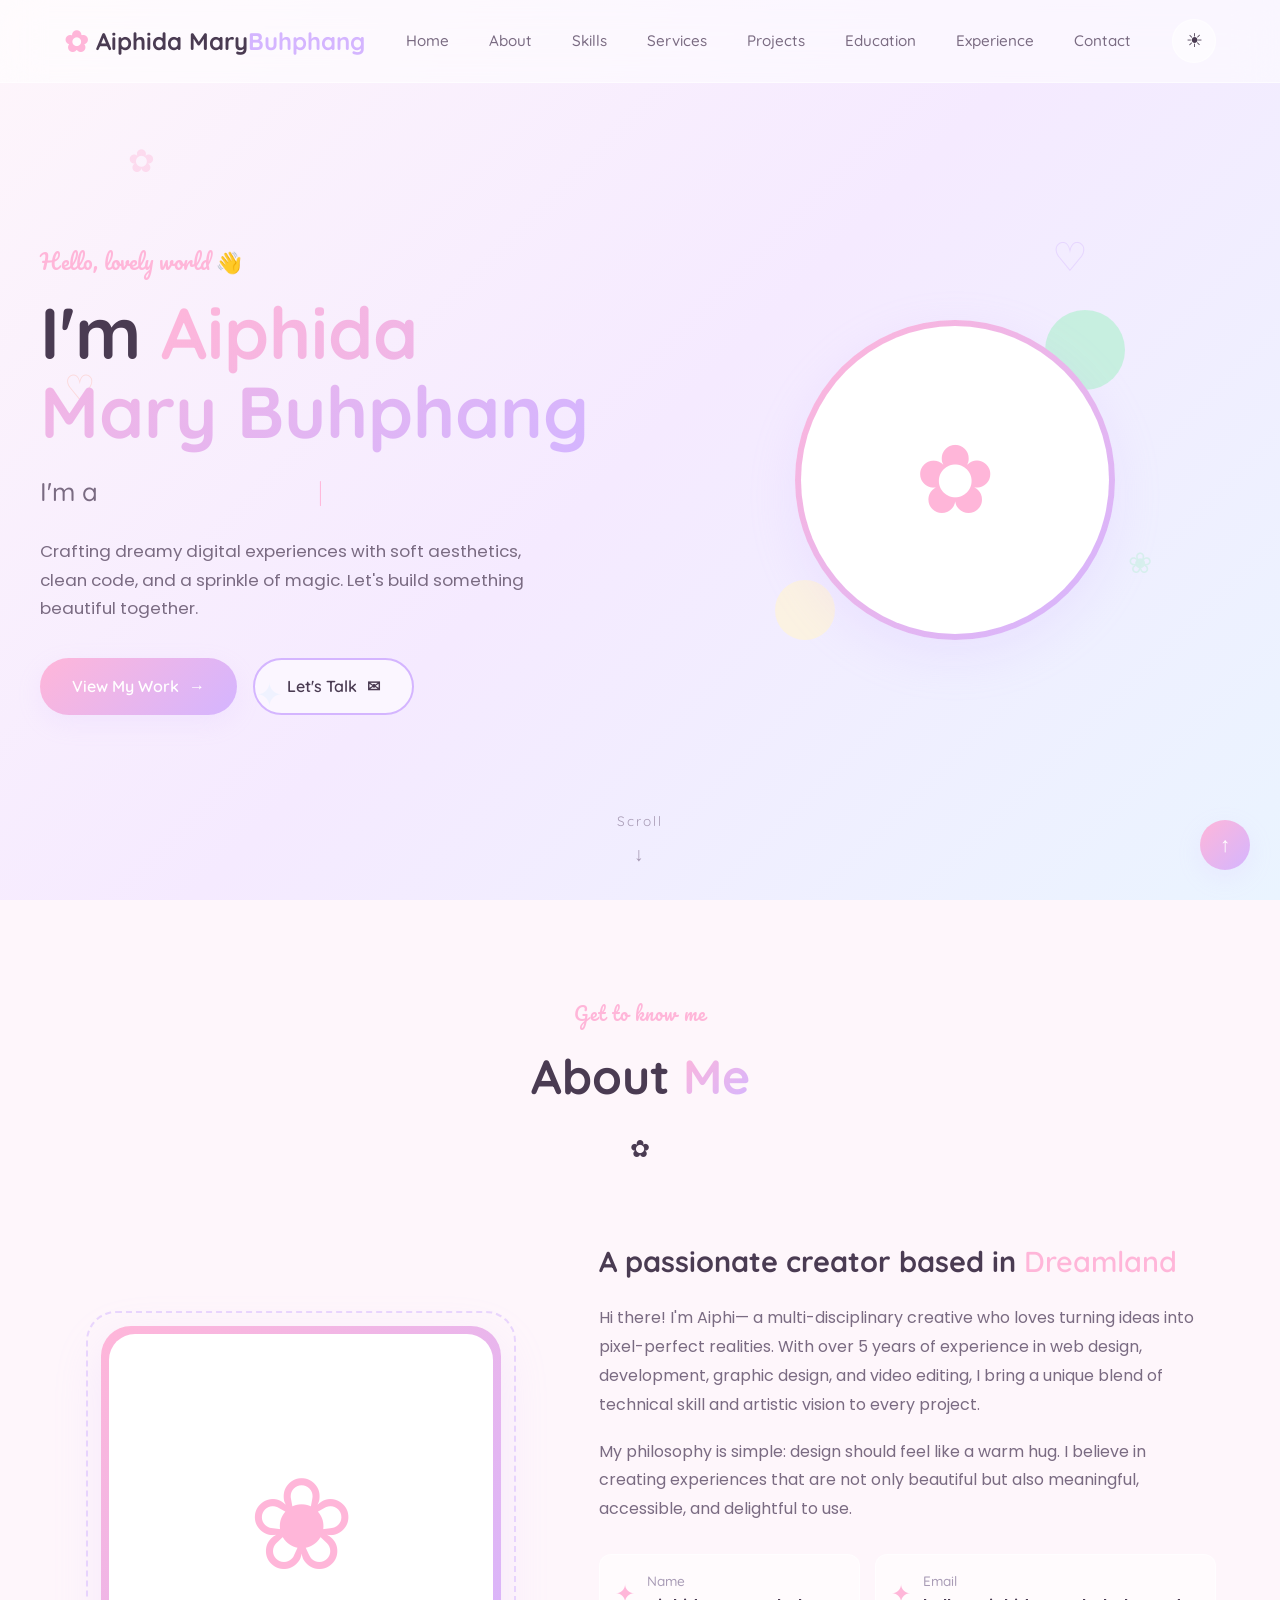
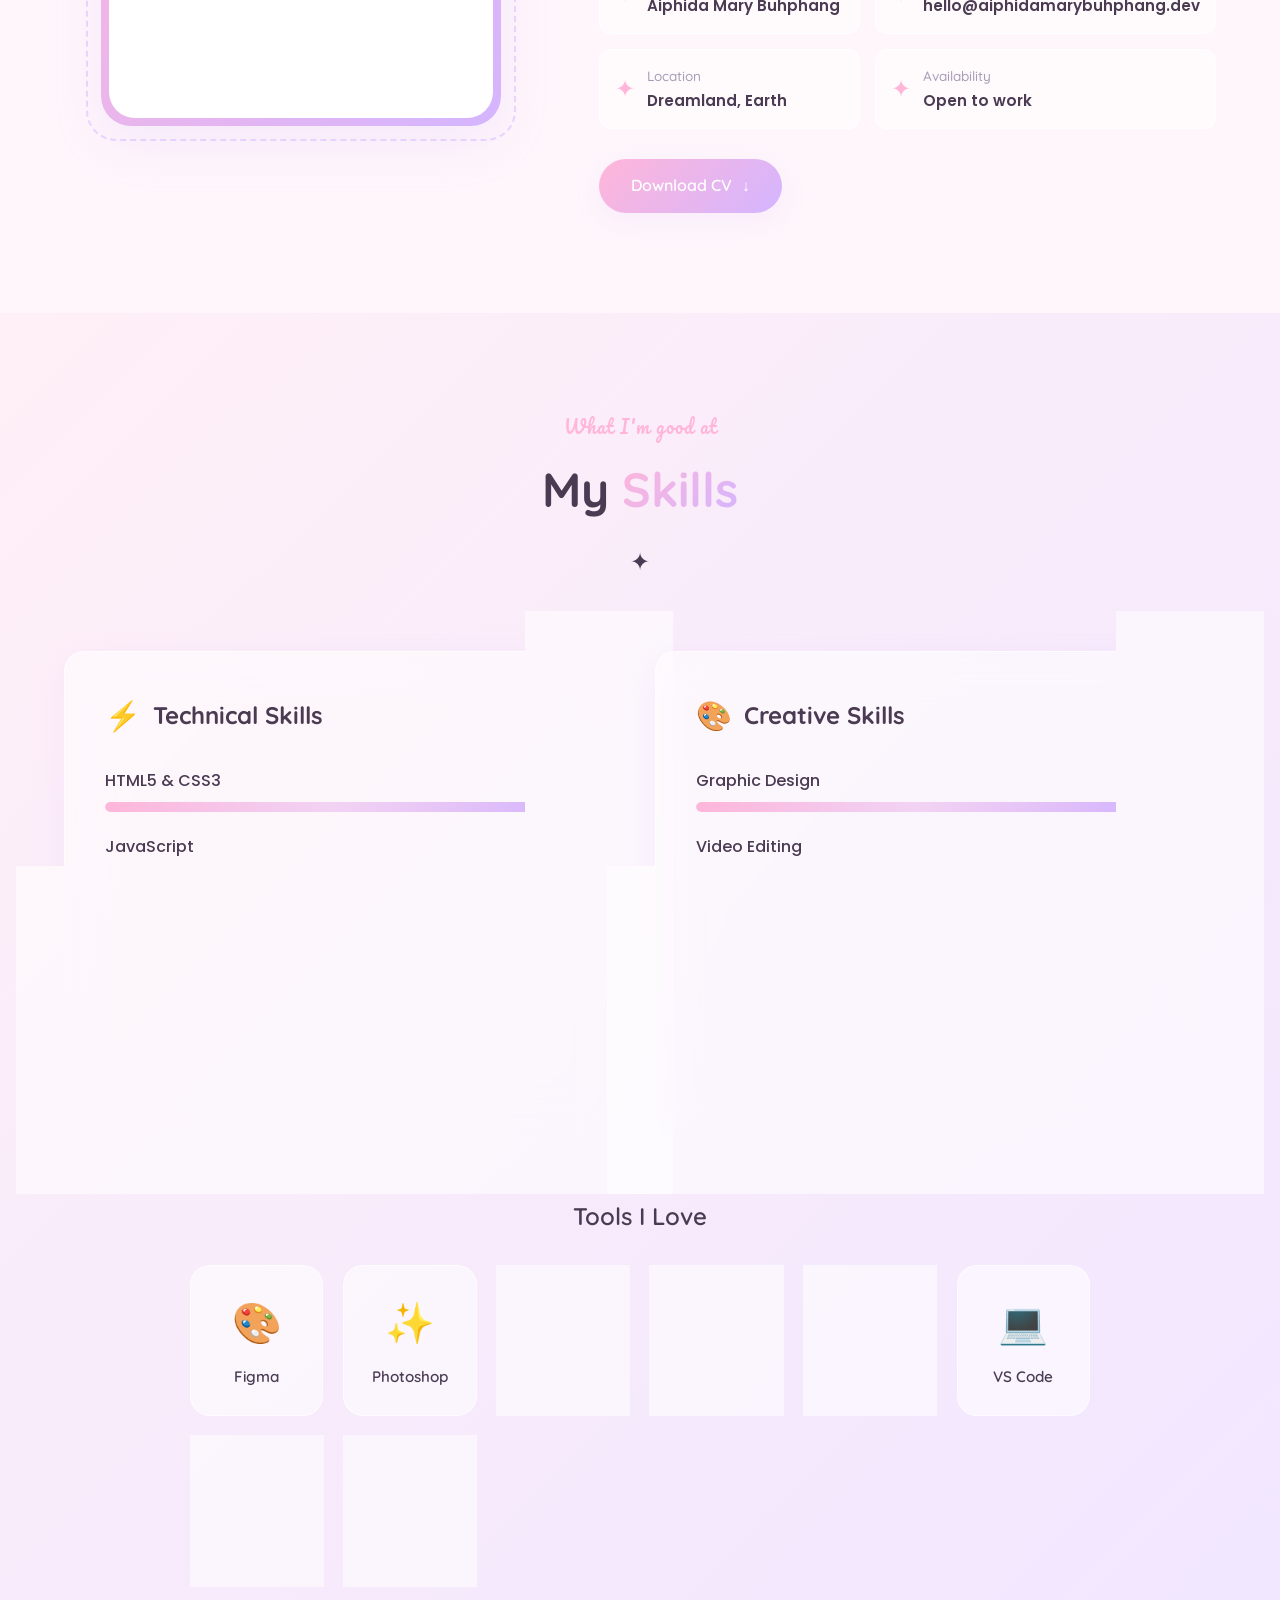
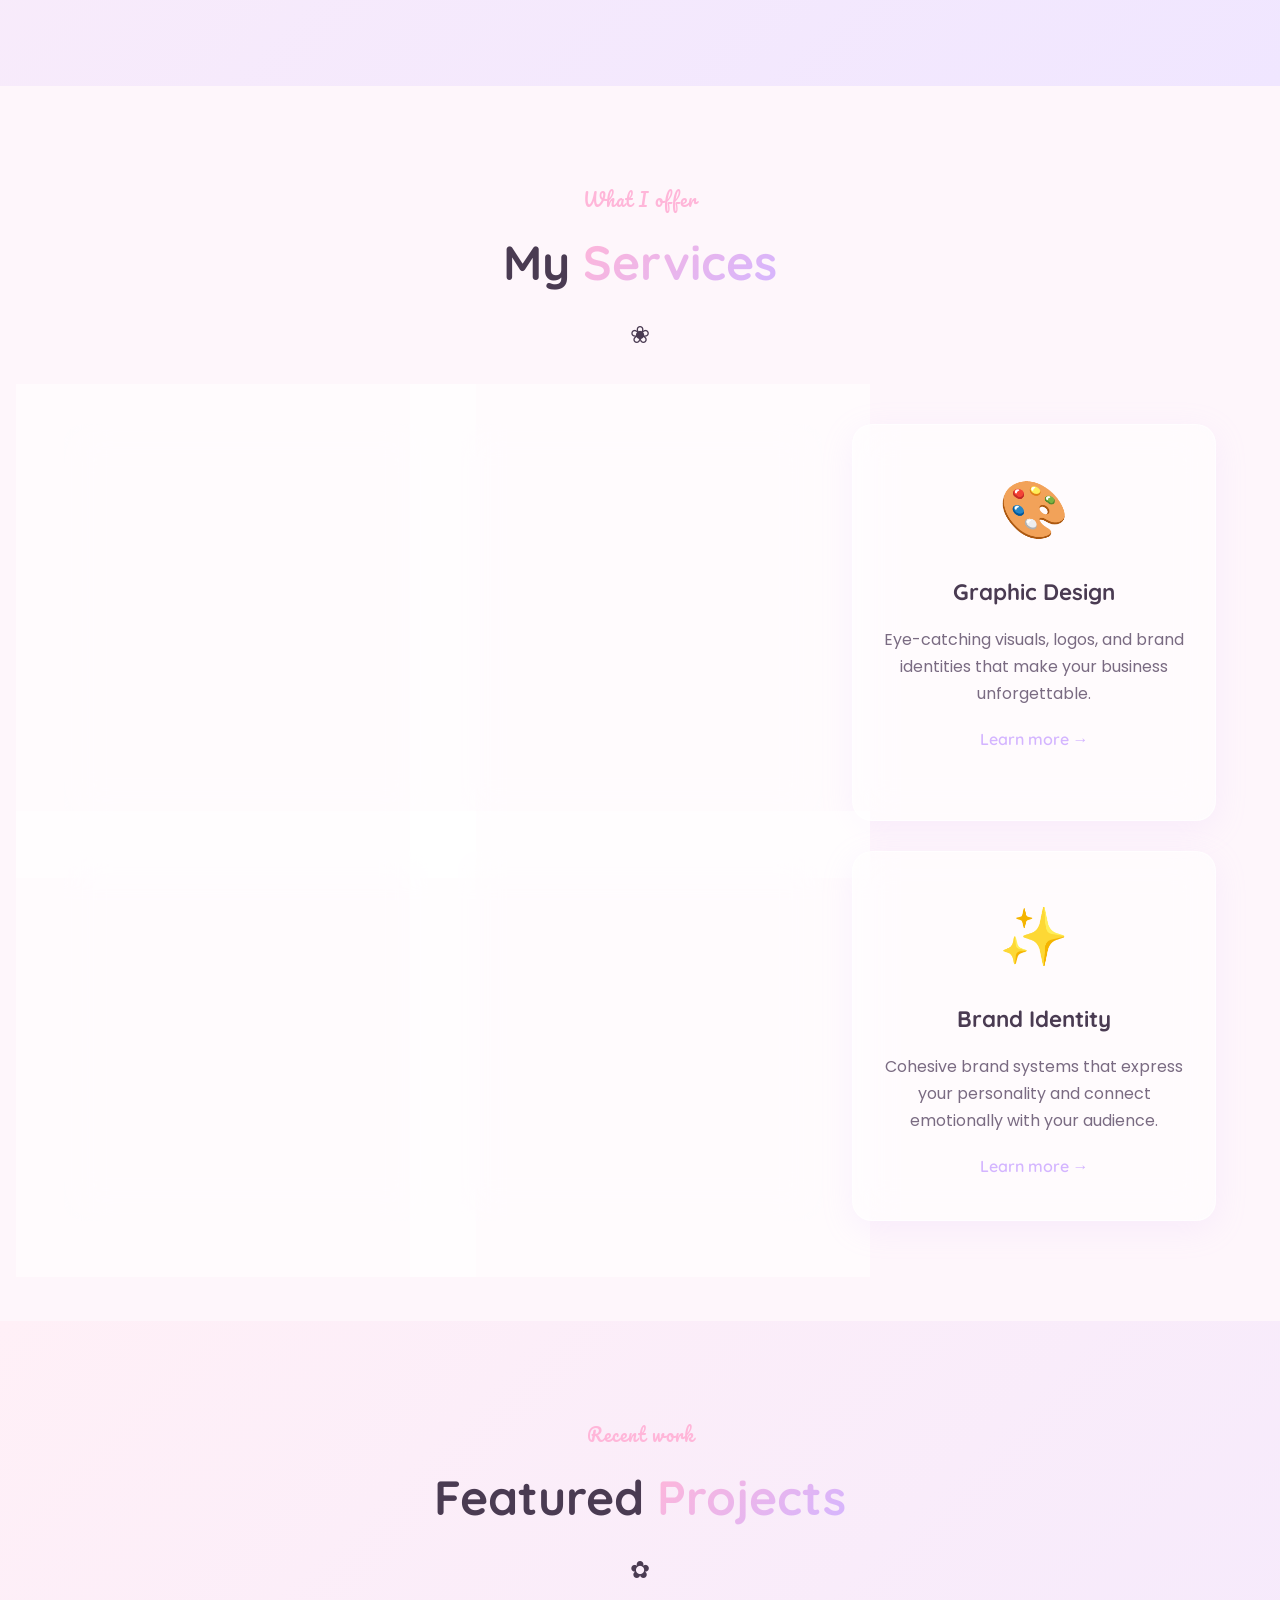
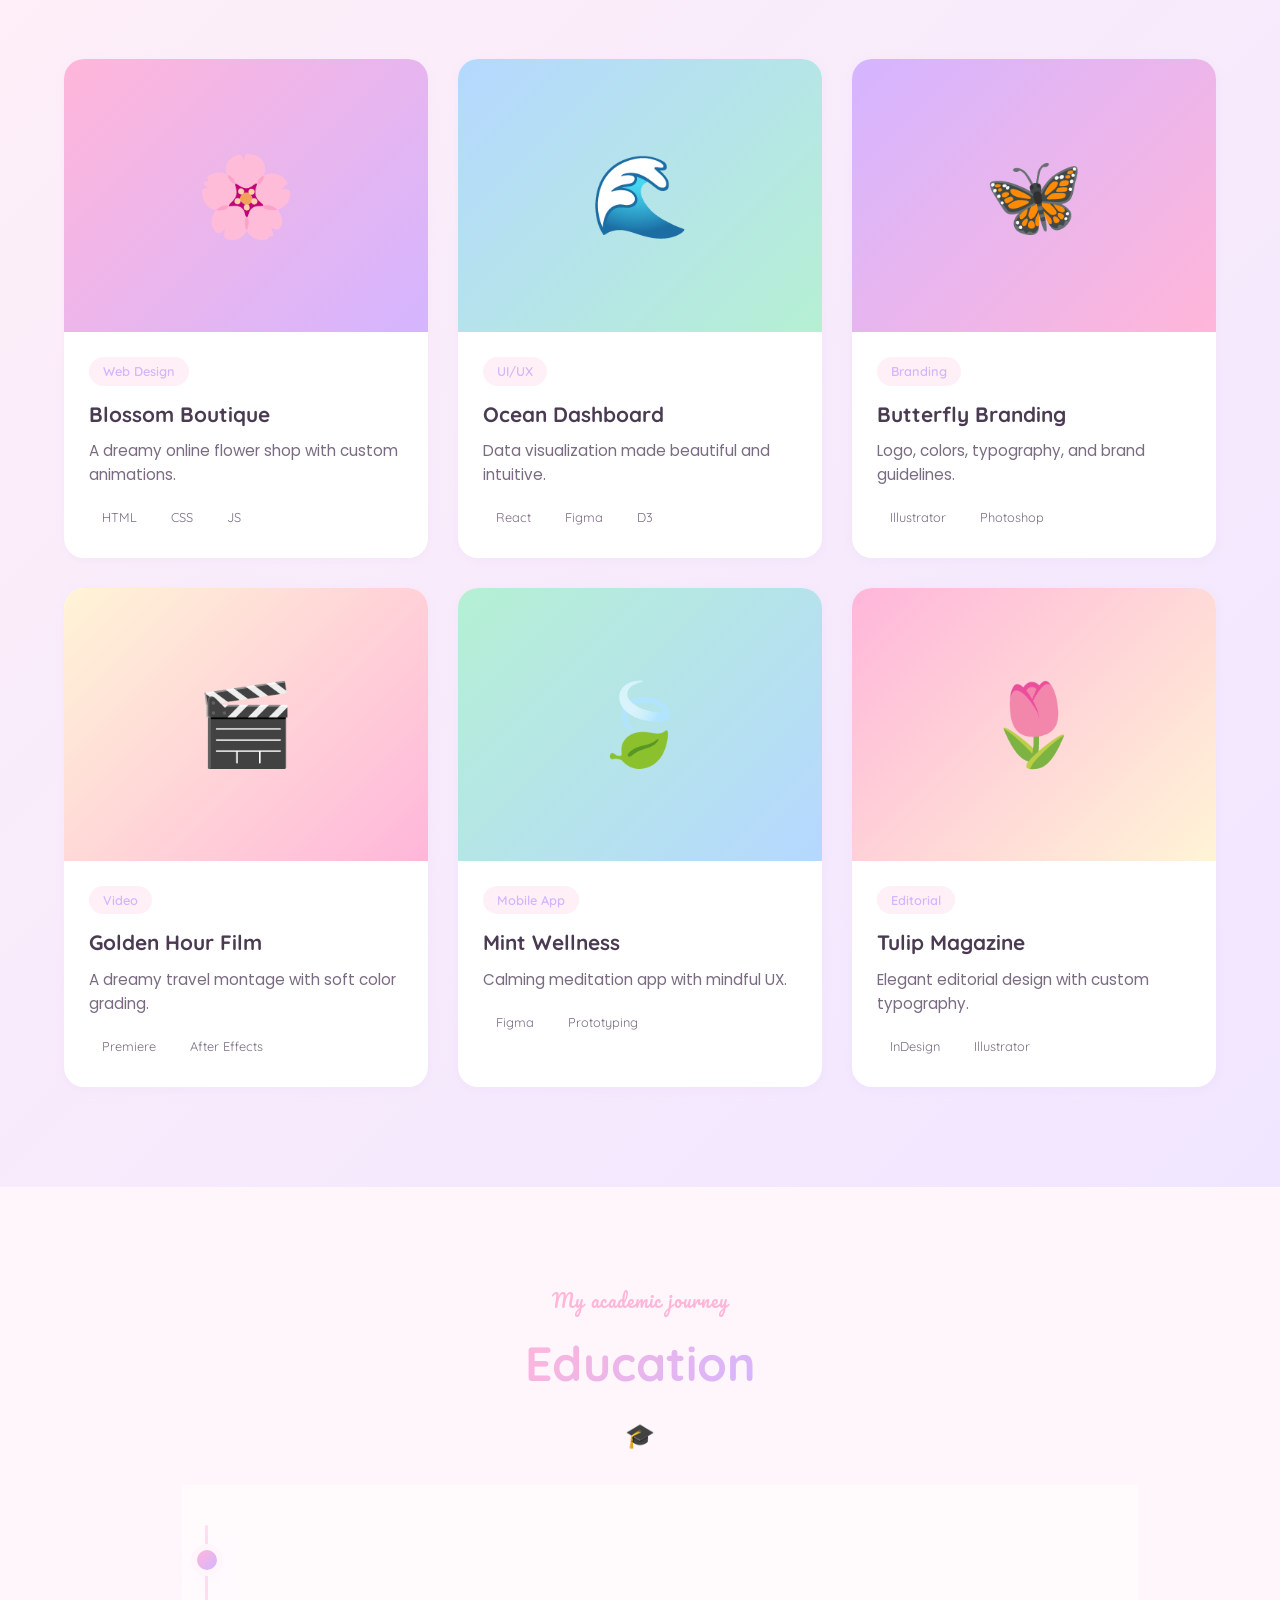
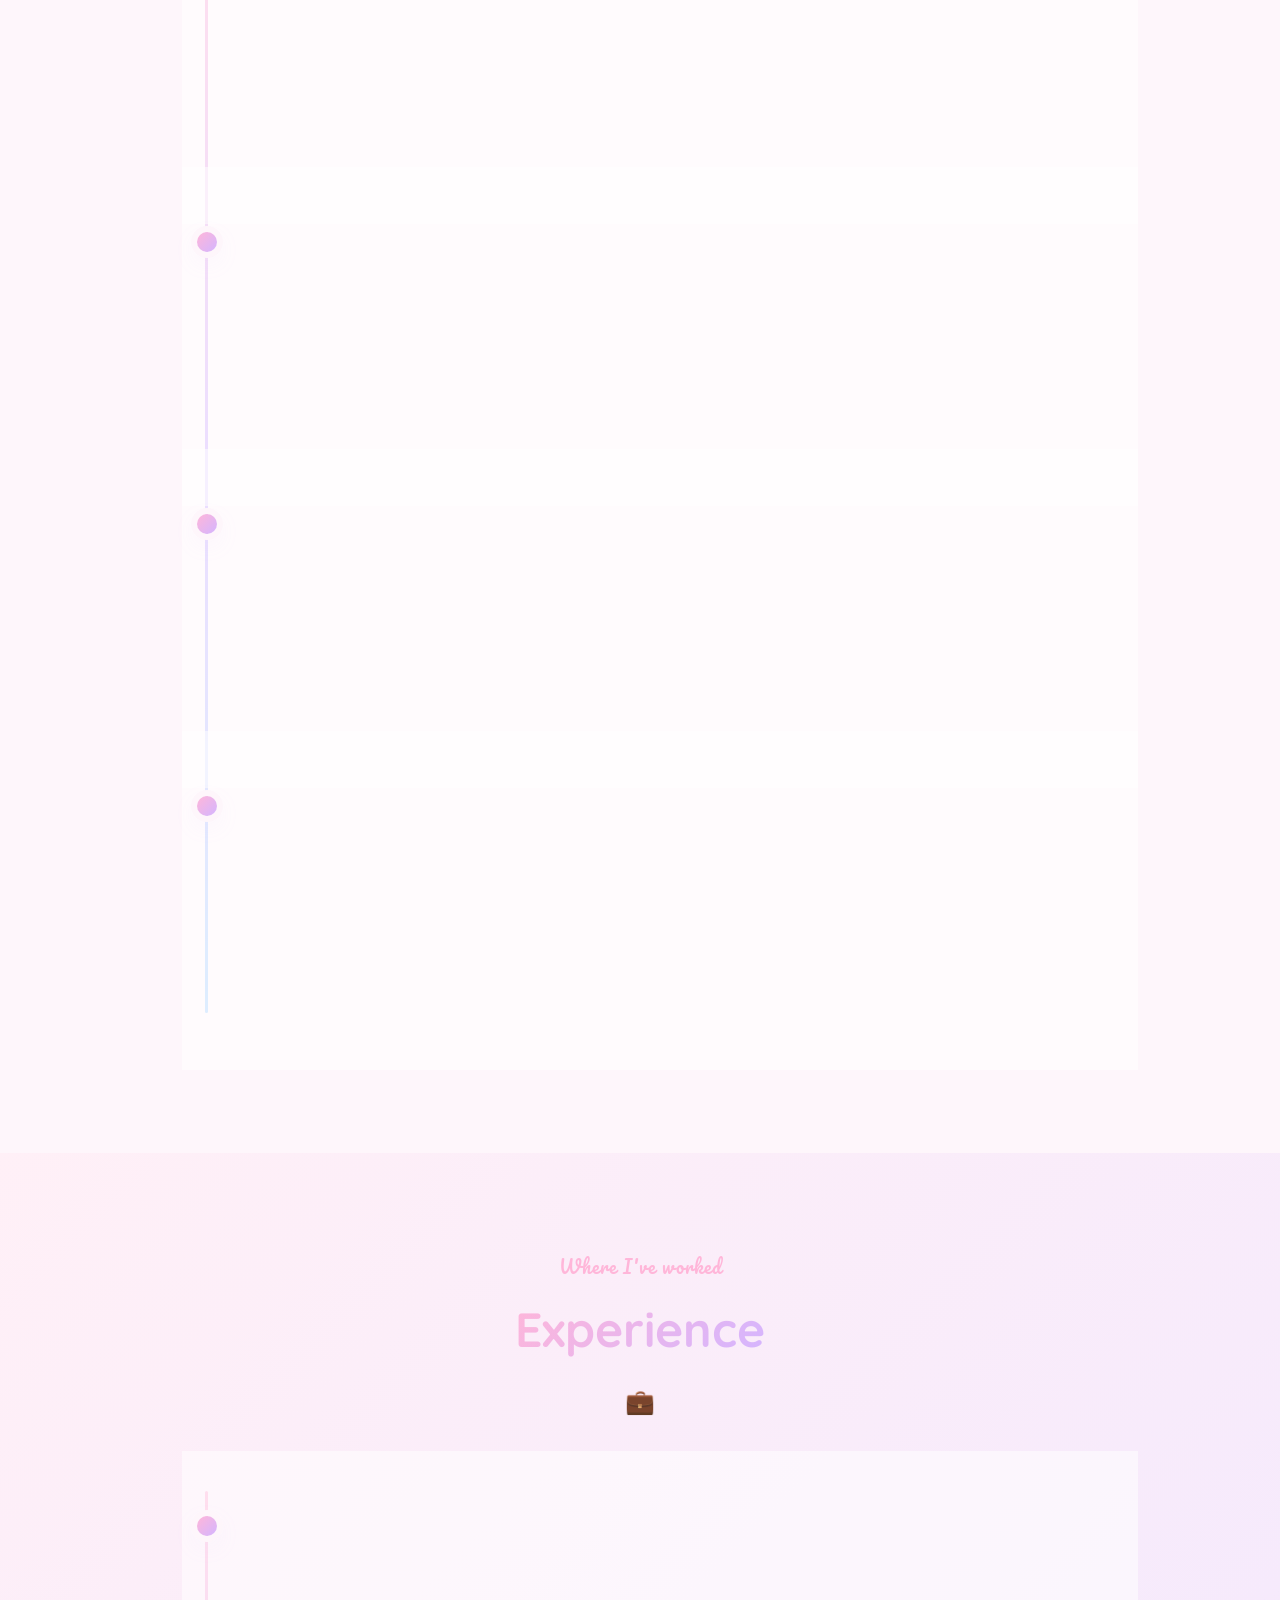
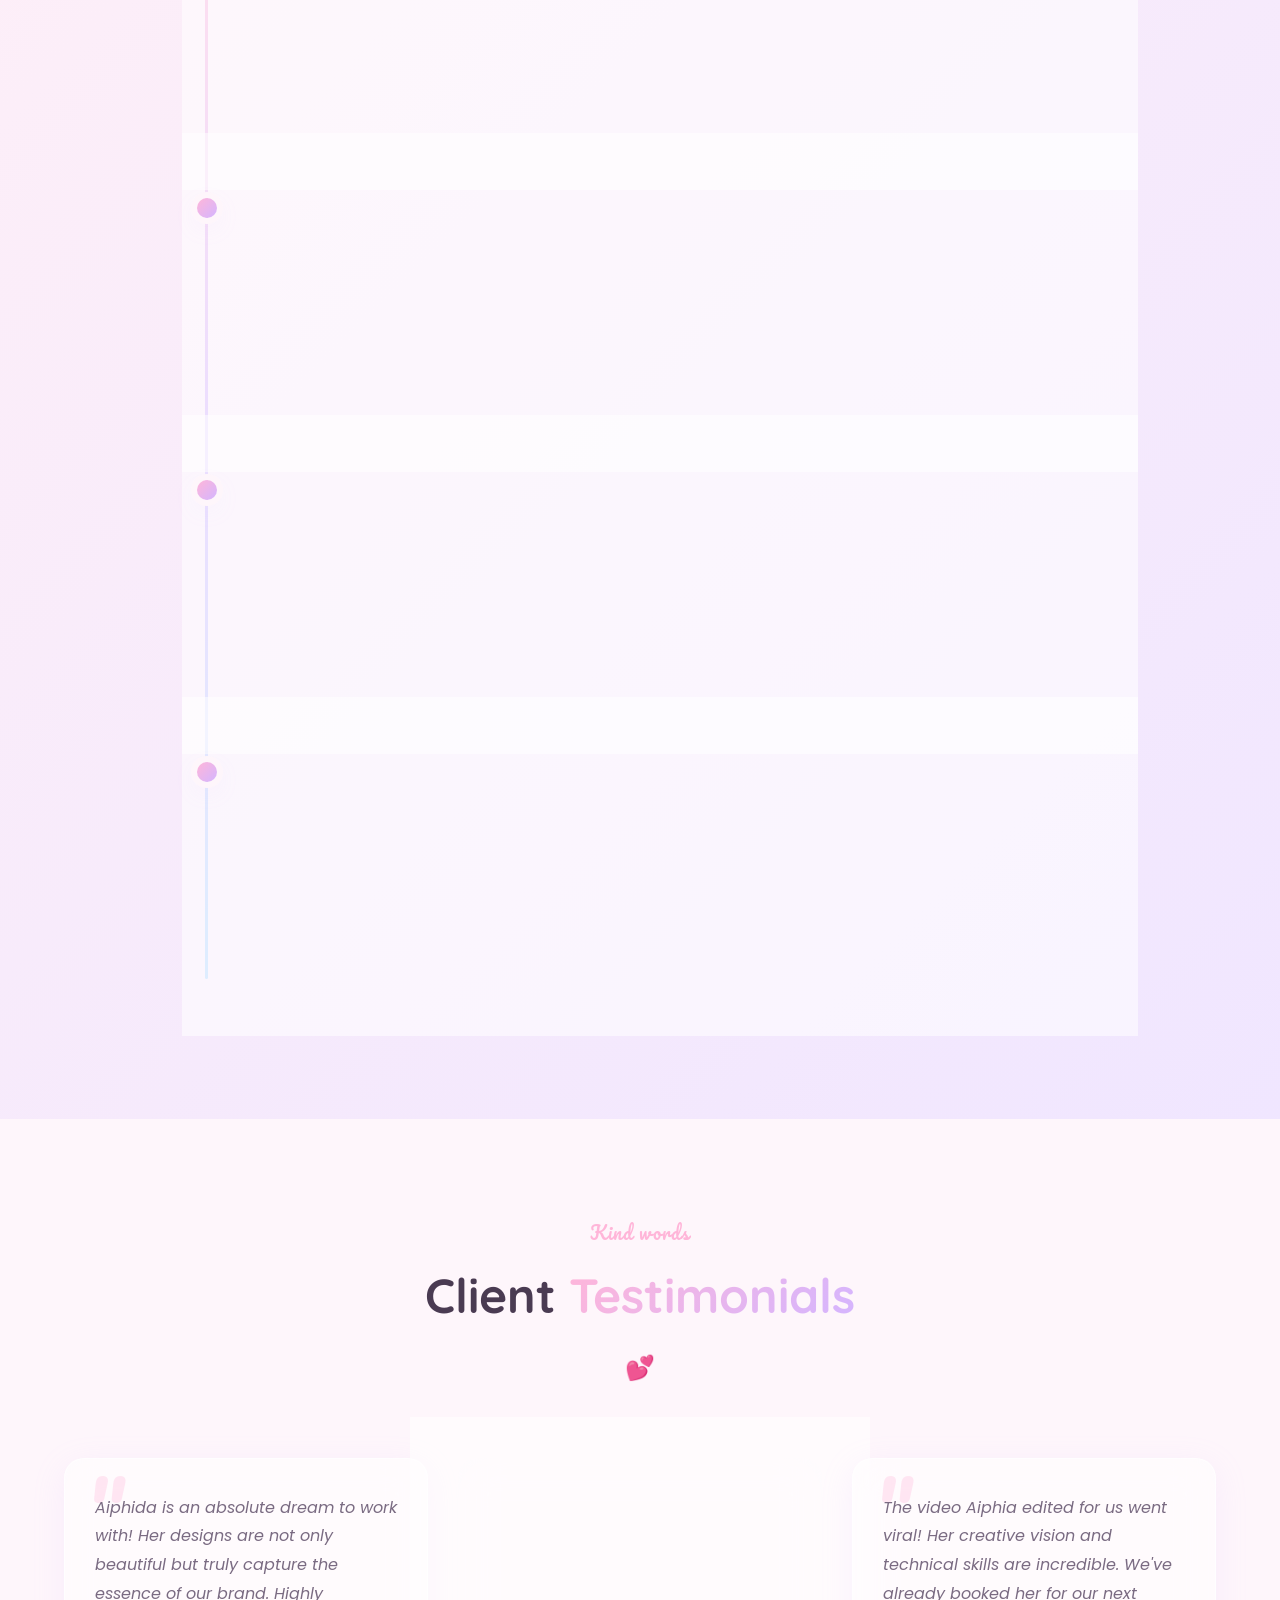
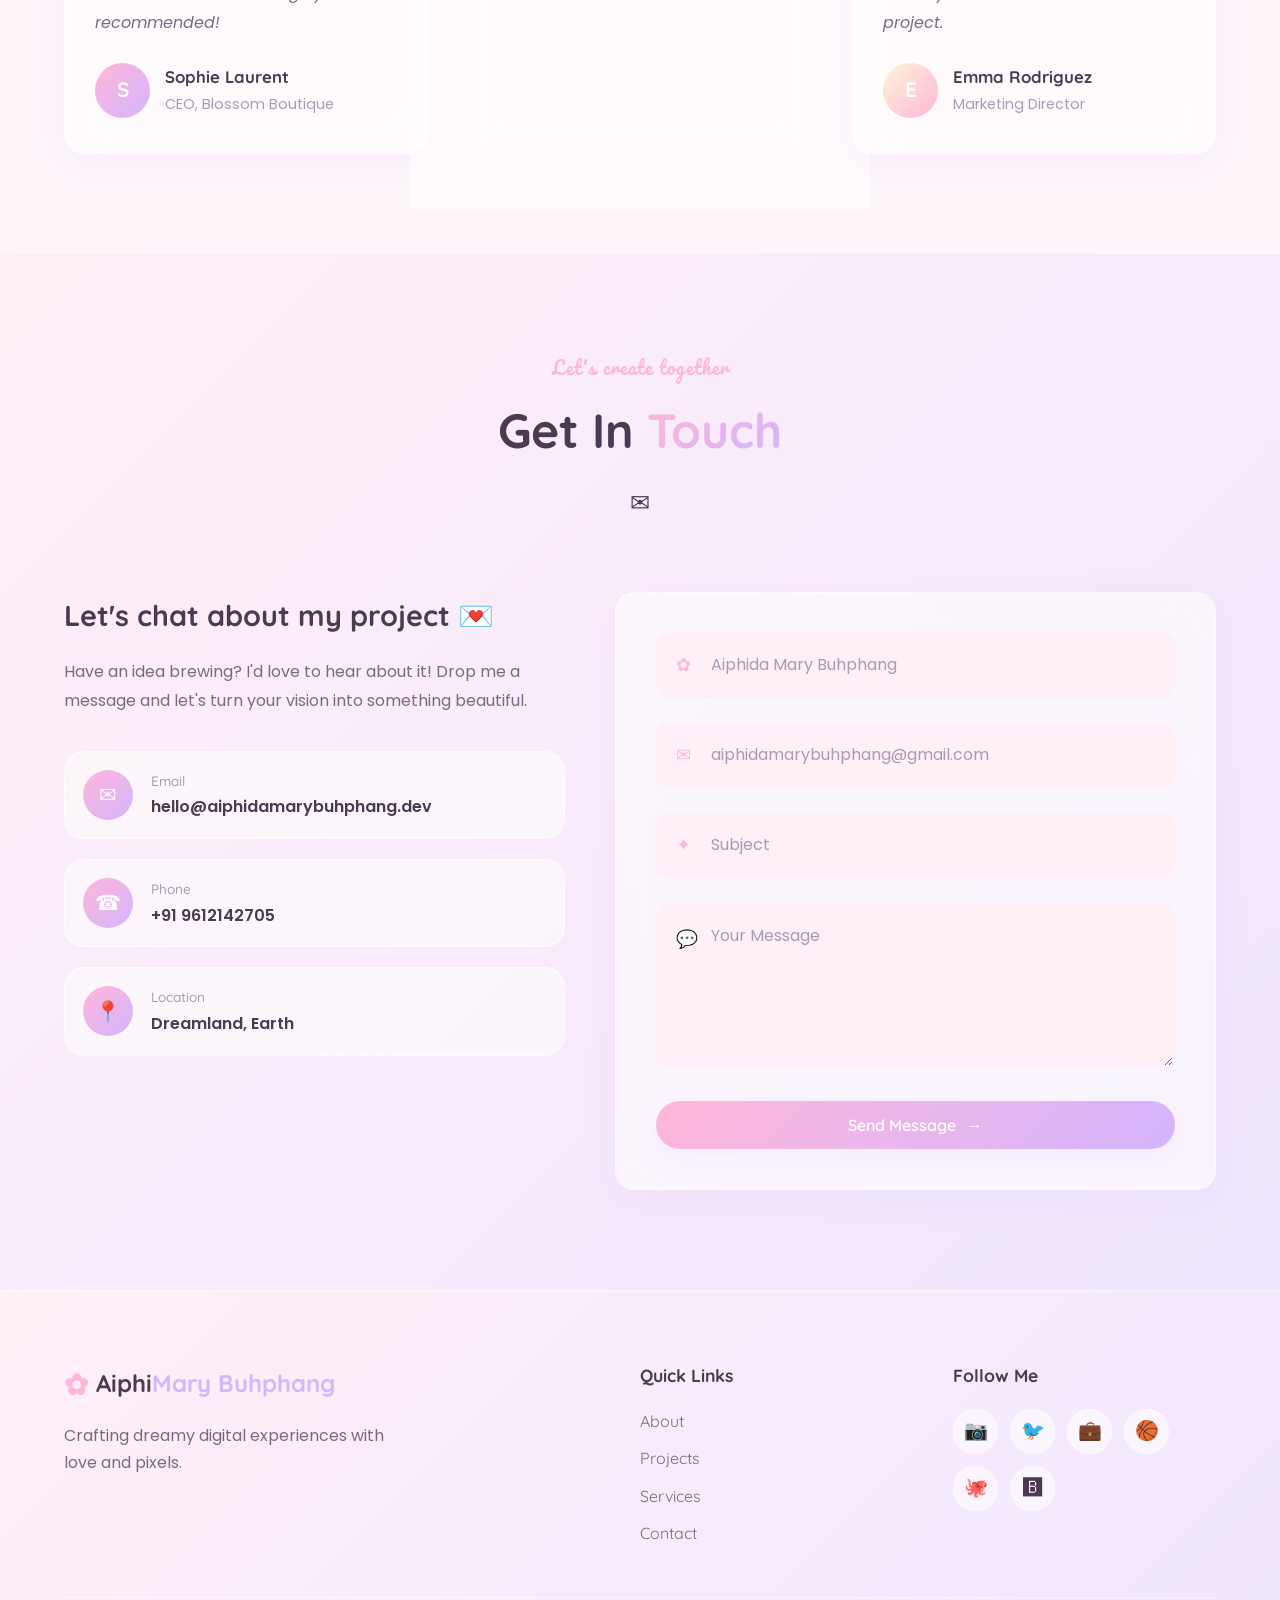
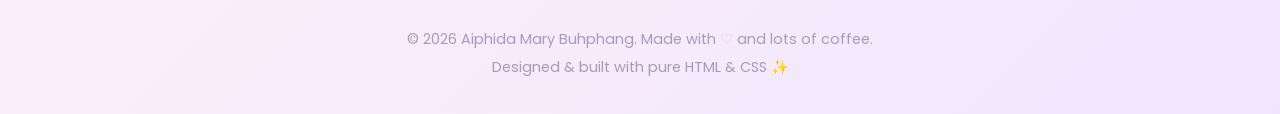
==== commit cc55e4cc: "Update index.html" ====
--- a/index.html
+++ b/index.html
@@ -175,7 +175,7 @@
               <span class="info-icon">✦</span>
               <div>
                 <h4>Name</h4>
-                <p>Luna Rose</p>
+                <p>Aiphida Mary Buhphang</p>
               </div>
             </div>
             <div class="info-card">
